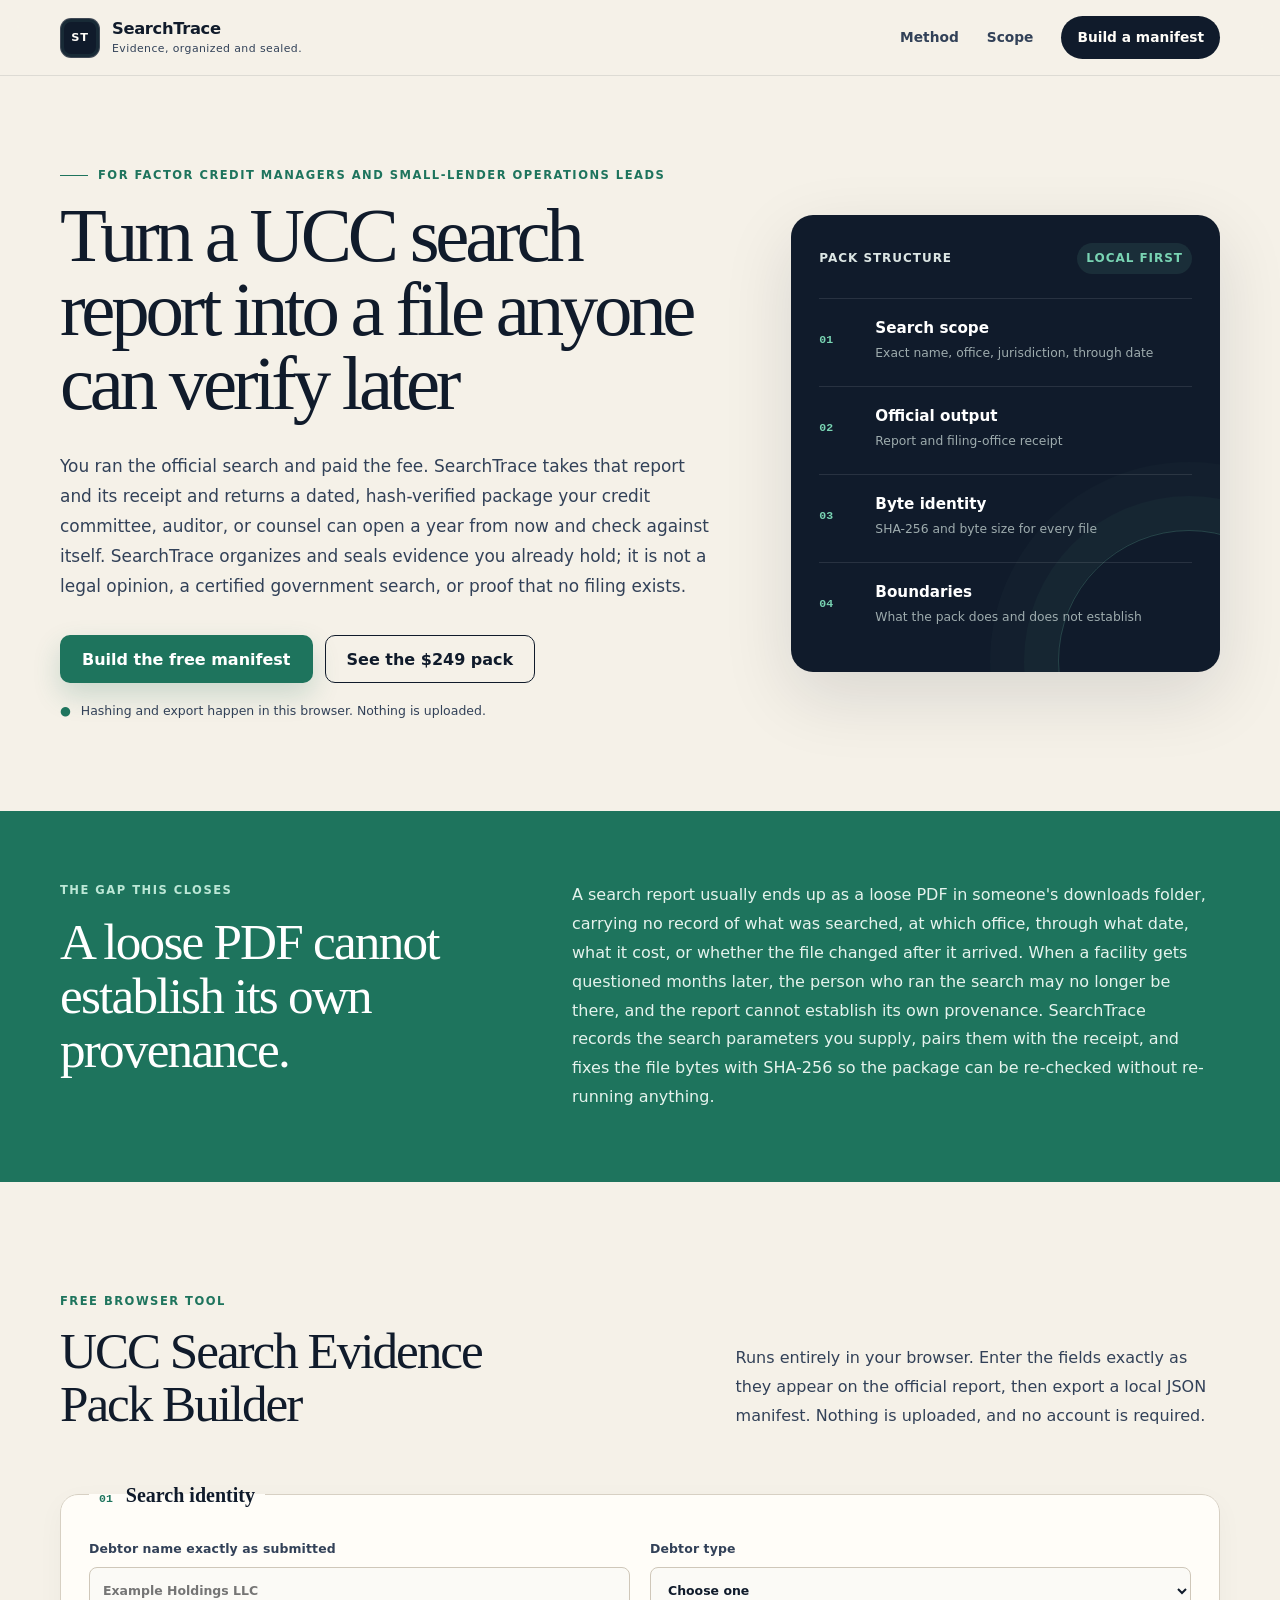
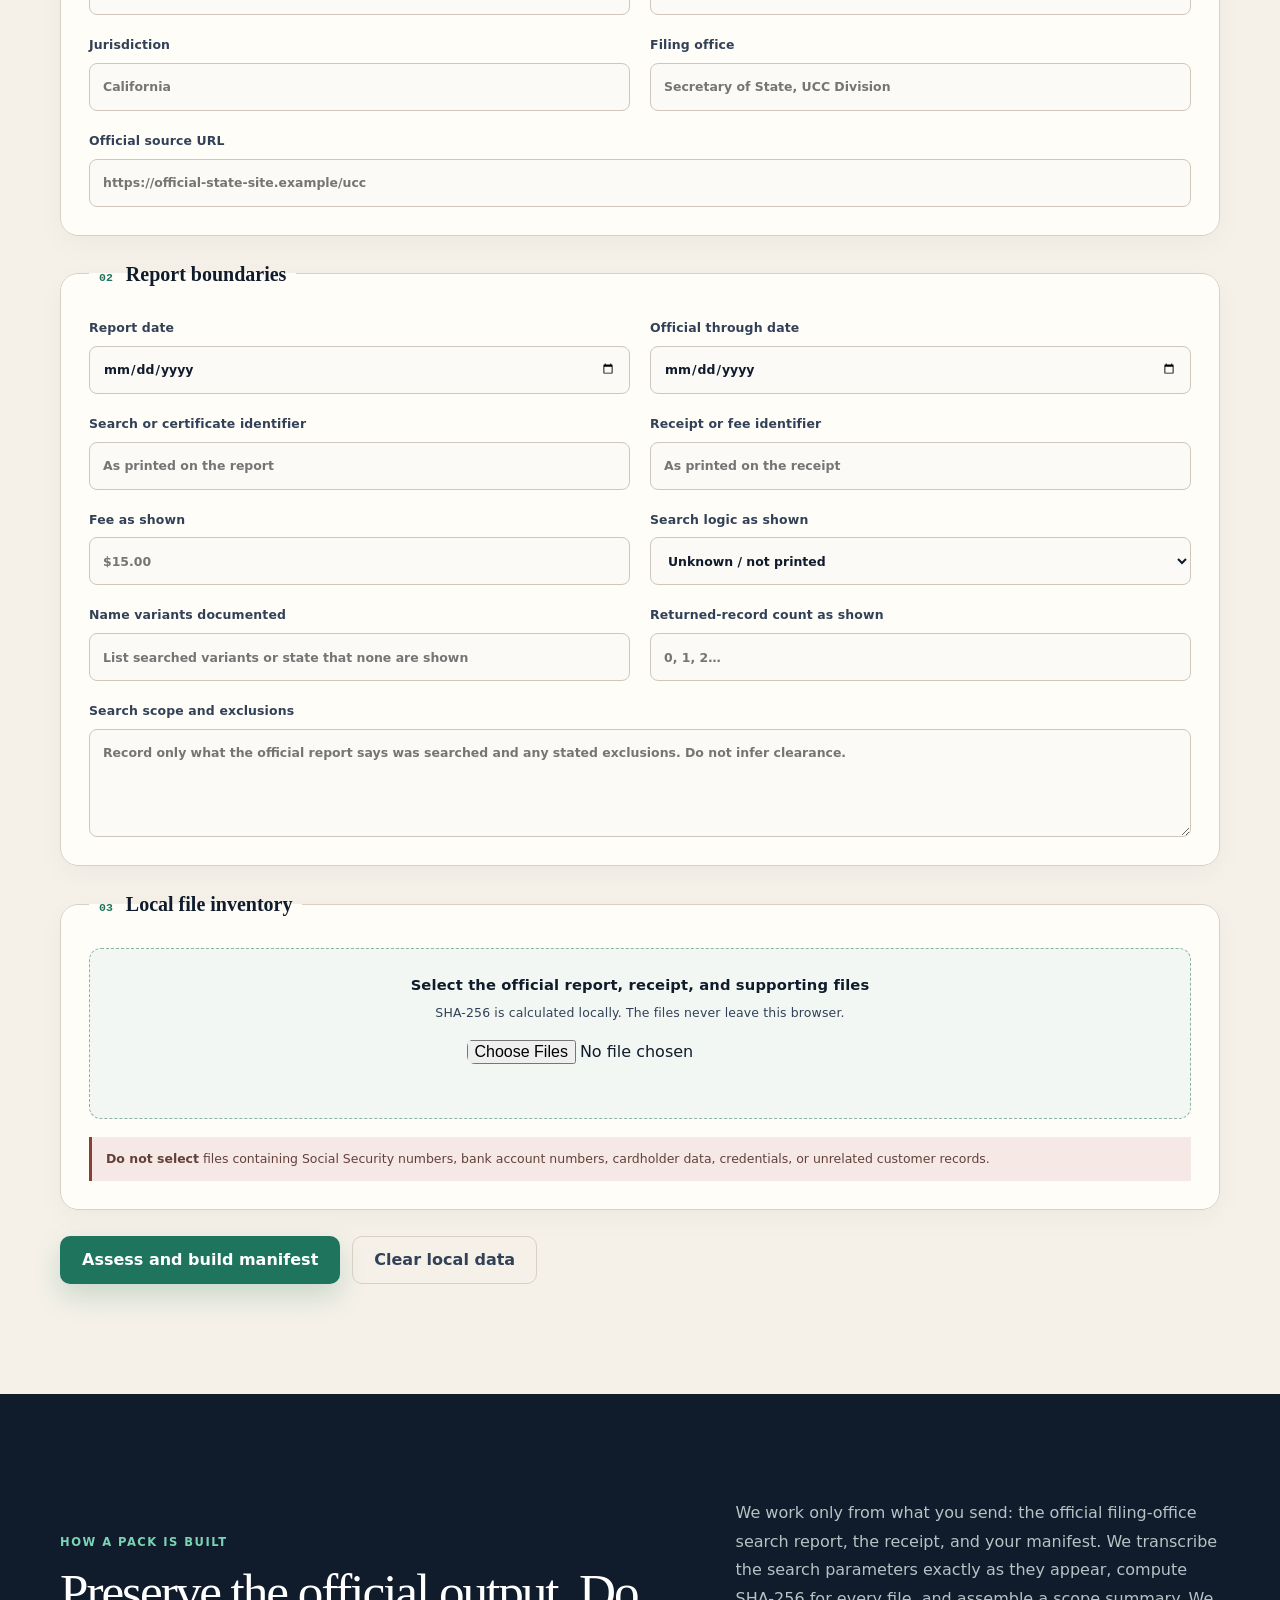
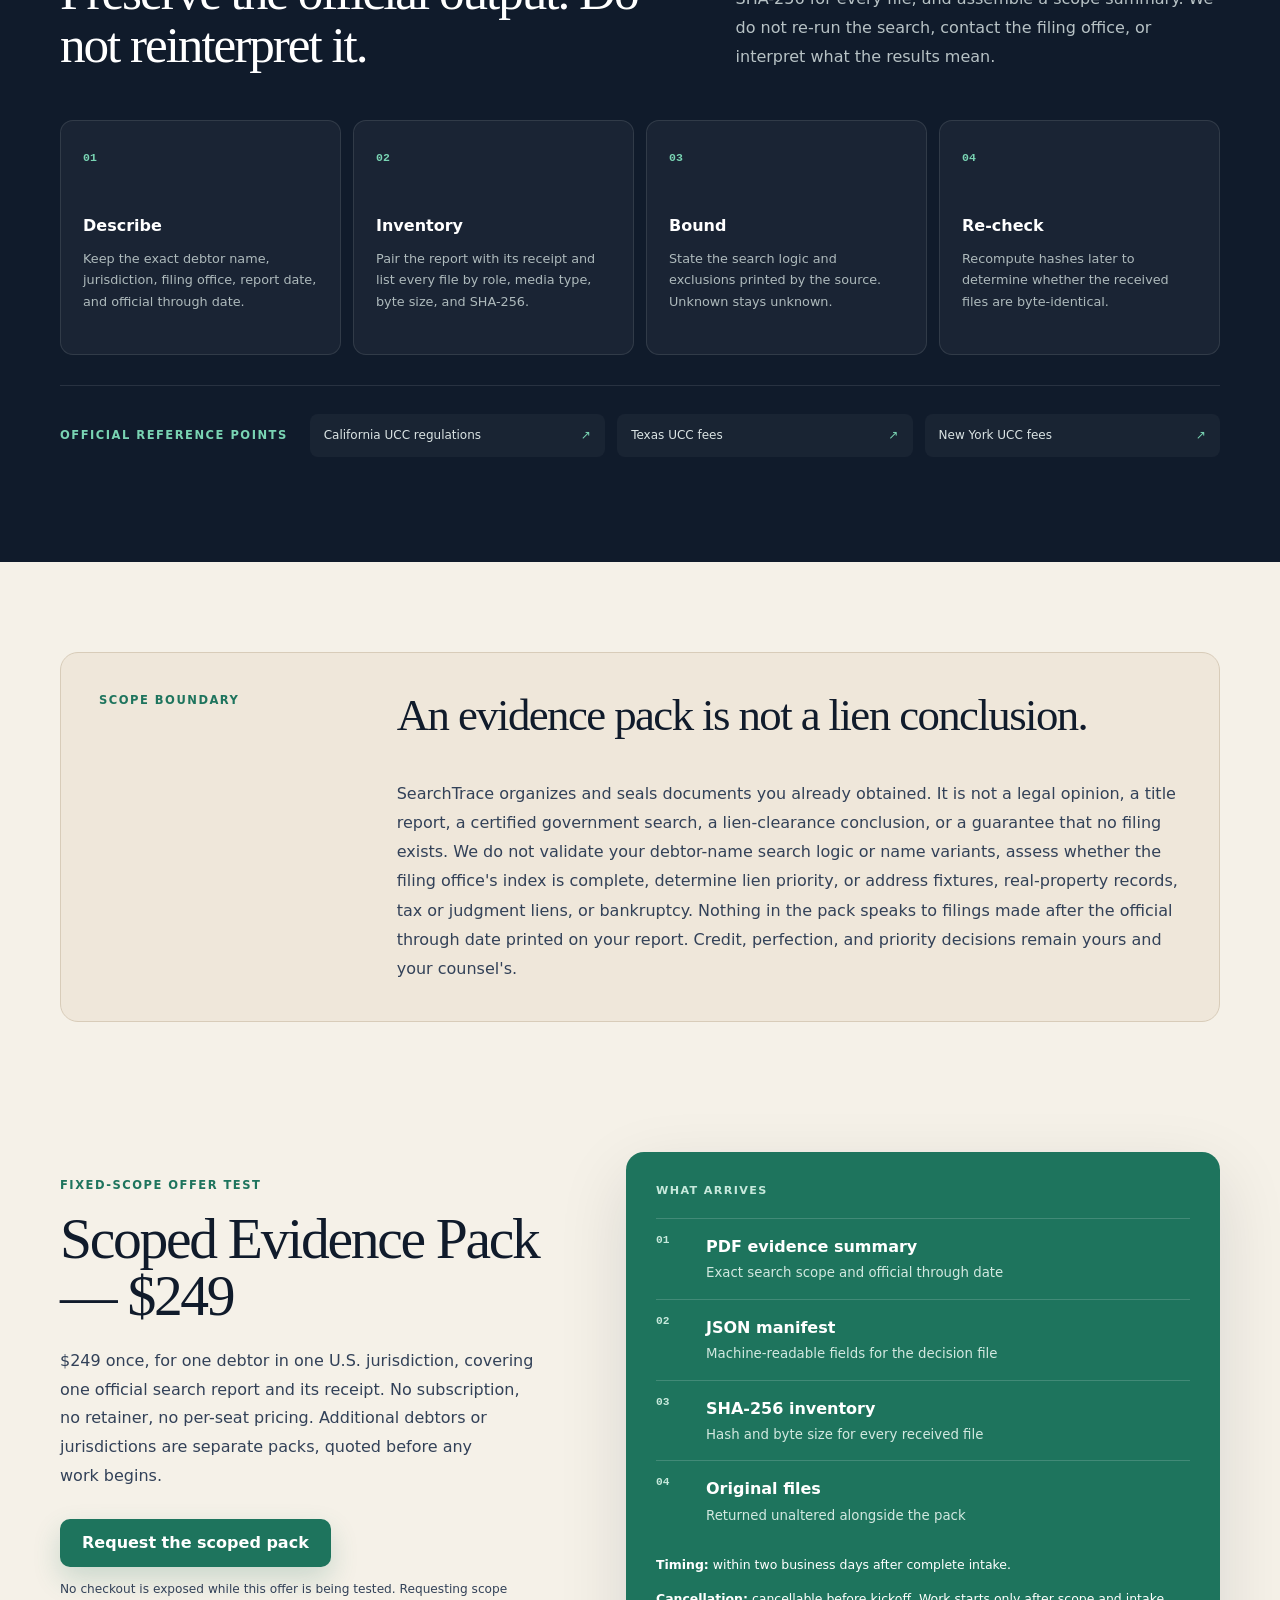
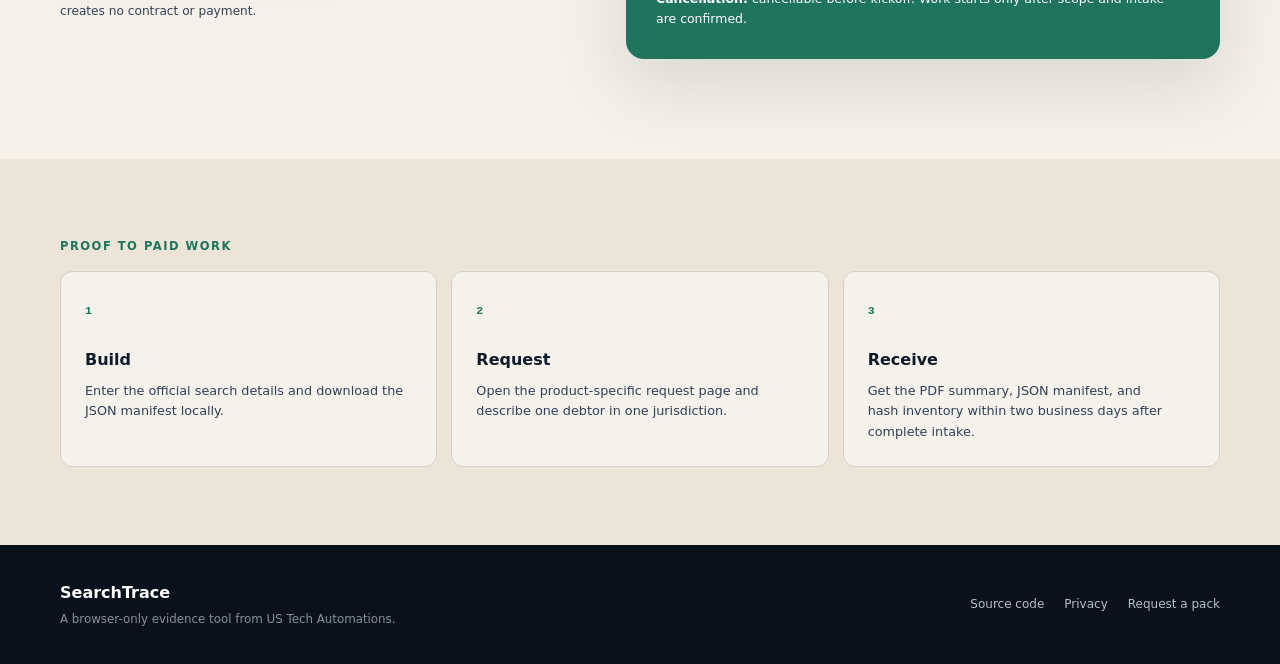
==== index.html @ a222047d "Ship SearchTrace UCC evidence pack builder" ====
<!doctype html>
<html lang="en">
<head>
  <meta charset="utf-8">
  <meta name="viewport" content="width=device-width, initial-scale=1">
  <title>SearchTrace — UCC Search Evidence Pack Builder</title>
  <meta name="description" content="Build a local JSON manifest and SHA-256 inventory from an official UCC search report and receipt. Files never leave your browser.">
  <meta name="theme-color" content="#101b2b">
  <meta property="og:title" content="SearchTrace — UCC Search Evidence Pack Builder">
  <meta property="og:description" content="Organize an official UCC search report into a scoped, locally hashed evidence manifest.">
  <meta property="og:type" content="website">
  <link rel="canonical" href="https://ustechautomations.github.io/ucc-search-evidence-pack/">
  <link rel="stylesheet" href="styles.css">
</head>
<body>
  <a class="skip-link" href="#builder">Skip to the builder</a>

  <header class="site-header">
    <a class="brand" href="#top" aria-label="SearchTrace home">
      <span class="brand-mark" aria-hidden="true">ST</span>
      <span><strong>SearchTrace</strong><small>Evidence, organized and sealed.</small></span>
    </a>
    <nav aria-label="Primary navigation">
      <a href="#method">Method</a>
      <a href="#scope">Scope</a>
      <a class="nav-cta" href="#builder">Build a manifest</a>
    </nav>
  </header>

  <main id="top">
    <section class="hero shell">
      <div class="hero-copy">
        <p class="eyebrow"><span></span> For factor credit managers and small-lender operations leads</p>
        <h1>Turn a UCC search report into a file anyone can verify later</h1>
        <p class="hero-lede">You ran the official search and paid the fee. SearchTrace takes that report and its receipt and returns a dated, hash-verified package your credit committee, auditor, or counsel can open a year from now and check against itself. SearchTrace organizes and seals evidence you already hold; it is not a legal opinion, a certified government search, or proof that no filing exists.</p>
        <div class="hero-actions">
          <a class="button primary" href="#builder">Build the free manifest</a>
          <a class="button secondary" href="#offer">See the $249 pack</a>
        </div>
        <p class="privacy-note"><span aria-hidden="true">●</span> Hashing and export happen in this browser. Nothing is uploaded.</p>
      </div>

      <aside class="evidence-card" aria-label="Evidence pack contents">
        <div class="card-head"><span>Pack structure</span><span class="local-pill">Local first</span></div>
        <ol>
          <li><span>01</span><div><strong>Search scope</strong><small>Exact name, office, jurisdiction, through date</small></div></li>
          <li><span>02</span><div><strong>Official output</strong><small>Report and filing-office receipt</small></div></li>
          <li><span>03</span><div><strong>Byte identity</strong><small>SHA-256 and byte size for every file</small></div></li>
          <li><span>04</span><div><strong>Boundaries</strong><small>What the pack does and does not establish</small></div></li>
        </ol>
      </aside>
    </section>

    <section class="risk-band">
      <div class="shell risk-grid">
        <div>
          <p class="section-label">The gap this closes</p>
          <h2>A loose PDF cannot establish its own provenance.</h2>
        </div>
        <p>A search report usually ends up as a loose PDF in someone's downloads folder, carrying no record of what was searched, at which office, through what date, what it cost, or whether the file changed after it arrived. When a facility gets questioned months later, the person who ran the search may no longer be there, and the report cannot establish its own provenance. SearchTrace records the search parameters you supply, pairs them with the receipt, and fixes the file bytes with SHA-256 so the package can be re-checked without re-running anything.</p>
      </div>
    </section>

    <section id="builder" class="builder shell">
      <div class="section-heading">
        <div>
          <p class="section-label">Free browser tool</p>
          <h2>UCC Search Evidence Pack Builder</h2>
        </div>
        <p>Runs entirely in your browser. Enter the fields exactly as they appear on the official report, then export a local JSON manifest. Nothing is uploaded, and no account is required.</p>
      </div>

      <form id="manifest-form" novalidate>
        <fieldset>
          <legend><span>01</span> Search identity</legend>
          <div class="field-grid">
            <label>Debtor name exactly as submitted
              <input name="debtorName" maxlength="180" required placeholder="Example Holdings LLC">
            </label>
            <label>Debtor type
              <select name="debtorType" required>
                <option value="">Choose one</option>
                <option value="organization">Organization</option>
                <option value="individual">Individual</option>
              </select>
            </label>
            <label>Jurisdiction
              <input name="jurisdiction" maxlength="80" required placeholder="California">
            </label>
            <label>Filing office
              <input name="filingOffice" maxlength="180" required placeholder="Secretary of State, UCC Division">
            </label>
            <label class="wide">Official source URL
              <input name="officialSourceUrl" type="url" required placeholder="https://official-state-site.example/ucc">
            </label>
          </div>
        </fieldset>

        <fieldset>
          <legend><span>02</span> Report boundaries</legend>
          <div class="field-grid">
            <label>Report date
              <input name="reportDate" type="date" required>
            </label>
            <label>Official through date
              <input name="throughDate" type="date" required>
            </label>
            <label>Search or certificate identifier
              <input name="searchIdentifier" maxlength="120" required placeholder="As printed on the report">
            </label>
            <label>Receipt or fee identifier
              <input name="receiptIdentifier" maxlength="120" required placeholder="As printed on the receipt">
            </label>
            <label>Fee as shown
              <input name="feePaid" maxlength="60" placeholder="$15.00">
            </label>
            <label>Search logic as shown
              <select name="searchLogic">
                <option value="unknown">Unknown / not printed</option>
                <option value="standard_exact">Standard exact-name logic</option>
                <option value="nonstandard_variants">Non-standard or variant search</option>
                <option value="other">Other — describe in scope notes</option>
              </select>
            </label>
            <label>Name variants documented
              <input name="nameVariants" maxlength="300" placeholder="List searched variants or state that none are shown">
            </label>
            <label>Returned-record count as shown
              <input name="resultCount" inputmode="numeric" maxlength="20" placeholder="0, 1, 2…">
            </label>
            <label class="wide">Search scope and exclusions
              <textarea name="scopeNotes" rows="4" maxlength="1200" required placeholder="Record only what the official report says was searched and any stated exclusions. Do not infer clearance."></textarea>
            </label>
          </div>
        </fieldset>

        <fieldset>
          <legend><span>03</span> Local file inventory</legend>
          <div class="file-drop">
            <label for="evidence-files"><strong>Select the official report, receipt, and supporting files</strong><span>SHA-256 is calculated locally. The files never leave this browser.</span></label>
            <input id="evidence-files" type="file" multiple>
            <p id="hash-status" role="status"></p>
          </div>
          <div id="files-panel" class="file-panel" hidden>
            <table>
              <thead><tr><th>File</th><th>Role</th><th>Size</th><th>SHA-256</th></tr></thead>
              <tbody id="file-table"></tbody>
            </table>
          </div>
          <p class="safety-note"><strong>Do not select</strong> files containing Social Security numbers, bank account numbers, cardholder data, credentials, or unrelated customer records.</p>
        </fieldset>

        <div class="form-actions">
          <button class="button primary" type="submit">Assess and build manifest</button>
          <button class="button ghost" type="reset">Clear local data</button>
        </div>
      </form>

      <section id="results" class="results" aria-live="polite" hidden>
        <div class="result-heading">
          <div><p class="section-label">Local result</p><h2 id="result-label">Manifest needs more input</h2></div>
          <button id="download-manifest" class="button secondary" type="button">Download JSON manifest</button>
        </div>
        <div class="result-grid">
          <div><h3>Required metadata</h3><ul id="missing-list"></ul></div>
          <div><h3>Scope cautions</h3><ul id="caution-list"></ul></div>
        </div>
        <details><summary>Preview the manifest</summary><pre id="manifest-preview"></pre></details>
      </section>
    </section>

    <section id="method" class="method-section">
      <div class="shell">
        <div class="section-heading inverted">
          <div><p class="section-label">How a pack is built</p><h2>Preserve the official output. Do not reinterpret it.</h2></div>
          <p>We work only from what you send: the official filing-office search report, the receipt, and your manifest. We transcribe the search parameters exactly as they appear, compute SHA-256 for every file, and assemble a scope summary. We do not re-run the search, contact the filing office, or interpret what the results mean.</p>
        </div>
        <div class="method-grid">
          <article><span>01</span><h3>Describe</h3><p>Keep the exact debtor name, jurisdiction, filing office, report date, and official through date.</p></article>
          <article><span>02</span><h3>Inventory</h3><p>Pair the report with its receipt and list every file by role, media type, byte size, and SHA-256.</p></article>
          <article><span>03</span><h3>Bound</h3><p>State the search logic and exclusions printed by the source. Unknown stays unknown.</p></article>
          <article><span>04</span><h3>Re-check</h3><p>Recompute hashes later to determine whether the received files are byte-identical.</p></article>
        </div>
        <div class="official-links">
          <p class="section-label">Official reference points</p>
          <a href="https://www.sos.ca.gov/administration/regulations/current-regulations/business/uniform-commercial-code">California UCC regulations <span>↗</span></a>
          <a href="https://www.sos.texas.gov/ucc/formfees.shtml">Texas UCC fees <span>↗</span></a>
          <a href="https://dos.ny.gov/ucc-fee-schedule">New York UCC fees <span>↗</span></a>
        </div>
      </div>
    </section>

    <section id="scope" class="scope-section shell">
      <div class="scope-card">
        <p class="section-label">Scope boundary</p>
        <h2>An evidence pack is not a lien conclusion.</h2>
        <p>SearchTrace organizes and seals documents you already obtained. It is not a legal opinion, a title report, a certified government search, a lien-clearance conclusion, or a guarantee that no filing exists. We do not validate your debtor-name search logic or name variants, assess whether the filing office's index is complete, determine lien priority, or address fixtures, real-property records, tax or judgment liens, or bankruptcy. Nothing in the pack speaks to filings made after the official through date printed on your report. Credit, perfection, and priority decisions remain yours and your counsel's.</p>
      </div>
    </section>

    <section id="offer" class="offer-section shell">
      <div class="offer-copy">
        <p class="section-label">Fixed-scope offer test</p>
        <h2>Scoped Evidence Pack — $249</h2>
        <p>$249 once, for one debtor in one U.S. jurisdiction, covering one official search report and its receipt. No subscription, no retainer, no per-seat pricing. Additional debtors or jurisdictions are separate packs, quoted before any work begins.</p>
        <a class="button primary" href="https://ustechautomations.github.io/ucc-search-evidence-pack/offers/ucc-search-evidence-pack/">Request the scoped pack</a>
        <p class="offer-caveat">No checkout is exposed while this offer is being tested. Requesting scope creates no contract or payment.</p>
      </div>
      <div class="deliverable-card">
        <p class="card-kicker">What arrives</p>
        <ul>
          <li><span>01</span><div><strong>PDF evidence summary</strong><small>Exact search scope and official through date</small></div></li>
          <li><span>02</span><div><strong>JSON manifest</strong><small>Machine-readable fields for the decision file</small></div></li>
          <li><span>03</span><div><strong>SHA-256 inventory</strong><small>Hash and byte size for every received file</small></div></li>
          <li><span>04</span><div><strong>Original files</strong><small>Returned unaltered alongside the pack</small></div></li>
        </ul>
        <p><strong>Timing:</strong> within two business days after complete intake.</p>
        <p><strong>Cancellation:</strong> cancellable before kickoff. Work starts only after scope and intake are confirmed.</p>
      </div>
    </section>

    <section class="path-section">
      <div class="shell">
        <p class="section-label">Proof to paid work</p>
        <div class="path-grid">
          <div><span>1</span><h3>Build</h3><p>Enter the official search details and download the JSON manifest locally.</p></div>
          <div><span>2</span><h3>Request</h3><p>Open the product-specific request page and describe one debtor in one jurisdiction.</p></div>
          <div><span>3</span><h3>Receive</h3><p>Get the PDF summary, JSON manifest, and hash inventory within two business days after complete intake.</p></div>
        </div>
      </div>
    </section>
  </main>

  <footer>
    <div class="shell footer-inner">
      <div><strong>SearchTrace</strong><p>A browser-only evidence tool from US Tech Automations.</p></div>
      <div><a href="https://github.com/USTechAutomations/ucc-search-evidence-pack">Source code</a><a href="https://ustechautomations.com/privacy">Privacy</a><a href="https://ustechautomations.github.io/ucc-search-evidence-pack/offers/ucc-search-evidence-pack/">Request a pack</a></div>
    </div>
  </footer>

  <script type="module" src="app.mjs"></script>
</body>
</html>
---- styles.css ----
:root {
  --ink: #101b2b;
  --ink-soft: #324158;
  --paper: #f5f1e8;
  --paper-deep: #ebe4d7;
  --white: #fffdf8;
  --green: #1e745d;
  --green-bright: #79d4b3;
  --green-pale: #d9eee5;
  --gold: #cfa559;
  --line: #d7d0c3;
  --danger: #873f36;
  --shadow: 0 24px 70px rgba(16, 27, 43, .12);
  --radius: 18px;
  --shell: min(1160px, calc(100vw - 40px));
}

* { box-sizing: border-box; }

html { scroll-behavior: smooth; }

body {
  margin: 0;
  color: var(--ink);
  background: var(--paper);
  font-family: Inter, ui-sans-serif, system-ui, -apple-system, BlinkMacSystemFont, "Segoe UI", sans-serif;
  line-height: 1.6;
  text-rendering: optimizeLegibility;
}

a { color: inherit; }

button, input, select, textarea { font: inherit; }

.shell { width: var(--shell); margin-inline: auto; }

.skip-link {
  position: fixed;
  left: 16px;
  top: -80px;
  z-index: 50;
  padding: 10px 16px;
  color: white;
  background: var(--ink);
  border-radius: 8px;
}

.skip-link:focus { top: 16px; }

.site-header {
  position: sticky;
  top: 0;
  z-index: 20;
  display: flex;
  align-items: center;
  justify-content: space-between;
  min-height: 76px;
  padding: 12px max(24px, calc((100vw - 1160px) / 2));
  border-bottom: 1px solid rgba(16, 27, 43, .1);
  background: rgba(245, 241, 232, .93);
  backdrop-filter: blur(14px);
}

.brand {
  display: flex;
  align-items: center;
  gap: 12px;
  color: var(--ink);
  text-decoration: none;
}

.brand > span:last-child { display: grid; line-height: 1.15; }
.brand strong { font-size: 1.02rem; letter-spacing: -.02em; }
.brand small { margin-top: 4px; color: var(--ink-soft); font-size: .68rem; letter-spacing: .04em; }

.brand-mark {
  display: grid;
  place-items: center;
  width: 40px;
  height: 40px;
  color: var(--white);
  background: var(--ink);
  border: 1px solid rgba(255,255,255,.2);
  border-radius: 11px;
  font-size: .71rem;
  font-weight: 800;
  letter-spacing: .08em;
  box-shadow: inset 0 0 0 3px rgba(121, 212, 179, .08);
}

nav { display: flex; align-items: center; gap: 28px; }
nav a { color: var(--ink-soft); font-size: .86rem; font-weight: 700; text-decoration: none; }
nav a:hover { color: var(--green); }
nav .nav-cta { padding: 10px 16px; color: var(--white); background: var(--ink); border-radius: 999px; }
nav .nav-cta:hover { color: var(--white); background: var(--green); }

.hero {
  display: grid;
  grid-template-columns: minmax(0, 1.15fr) minmax(320px, .75fr);
  gap: 74px;
  align-items: center;
  min-height: 670px;
  padding-block: 90px;
}

.eyebrow, .section-label {
  margin: 0 0 15px;
  color: var(--green);
  font-size: .72rem;
  font-weight: 850;
  letter-spacing: .13em;
  text-transform: uppercase;
}

.eyebrow { display: flex; align-items: center; gap: 10px; }
.eyebrow span { width: 28px; height: 1px; background: var(--green); }

h1, h2, h3, p { text-wrap: pretty; }

h1 {
  max-width: 760px;
  margin: 0;
  font-family: Georgia, "Times New Roman", serif;
  font-size: clamp(3.15rem, 6vw, 5.8rem);
  font-weight: 500;
  letter-spacing: -.055em;
  line-height: .96;
}

.hero-lede {
  max-width: 700px;
  margin: 30px 0 0;
  color: var(--ink-soft);
  font-size: 1.06rem;
  line-height: 1.78;
}

.hero-actions, .form-actions { display: flex; flex-wrap: wrap; gap: 12px; margin-top: 34px; }

.button {
  display: inline-flex;
  align-items: center;
  justify-content: center;
  min-height: 48px;
  padding: 0 21px;
  border: 1px solid transparent;
  border-radius: 10px;
  cursor: pointer;
  font-weight: 800;
  text-decoration: none;
  transition: transform .18s ease, background .18s ease, border-color .18s ease;
}

.button:hover { transform: translateY(-2px); }
.button.primary { color: white; background: var(--green); box-shadow: 0 12px 28px rgba(30, 116, 93, .2); }
.button.primary:hover { background: #155e4b; }
.button.secondary { color: var(--ink); background: transparent; border-color: var(--ink); }
.button.secondary:hover { color: white; background: var(--ink); }
.button.ghost { color: var(--ink-soft); background: transparent; border-color: var(--line); }

.privacy-note { margin: 18px 0 0; color: var(--ink-soft); font-size: .78rem; }
.privacy-note span { margin-right: 6px; color: var(--green); }

.evidence-card {
  position: relative;
  overflow: hidden;
  padding: 28px;
  color: white;
  background: var(--ink);
  border-radius: 22px;
  box-shadow: var(--shadow);
}

.evidence-card::after {
  content: "";
  position: absolute;
  right: -100px;
  bottom: -120px;
  width: 260px;
  height: 260px;
  border: 1px solid rgba(121, 212, 179, .22);
  border-radius: 50%;
  box-shadow: 0 0 0 34px rgba(121, 212, 179, .035), 0 0 0 68px rgba(121, 212, 179, .025);
}

.card-head { display: flex; justify-content: space-between; align-items: center; color: #dce6e4; font-size: .75rem; font-weight: 800; letter-spacing: .08em; text-transform: uppercase; }
.local-pill { padding: 6px 9px; color: var(--green-bright); background: rgba(121, 212, 179, .1); border-radius: 999px; }
.evidence-card ol { position: relative; z-index: 1; display: grid; gap: 6px; margin: 24px 0 0; padding: 0; list-style: none; }
.evidence-card li { display: grid; grid-template-columns: 42px 1fr; gap: 14px; align-items: center; padding: 17px 0; border-top: 1px solid rgba(255,255,255,.1); }
.evidence-card li > span { color: var(--green-bright); font: 700 .72rem ui-monospace, monospace; }
.evidence-card li div { display: grid; gap: 3px; }
.evidence-card li strong { font-size: .95rem; }
.evidence-card li small { color: #9eacae; font-size: .77rem; }

.risk-band { padding: 70px 0; color: white; background: var(--green); }
.risk-grid { display: grid; grid-template-columns: .8fr 1.2fr; gap: 80px; align-items: start; }
.risk-band .section-label { color: #bce7d6; }
.risk-band h2 { margin: 0; font: 500 clamp(2rem, 4vw, 3.6rem)/1.06 Georgia, serif; letter-spacing: -.035em; }
.risk-band p:last-child { margin: 0; color: #e5f3ed; font-size: 1rem; line-height: 1.8; }

.builder { padding-block: 110px; }
.section-heading { display: grid; grid-template-columns: 1fr .8fr; gap: 70px; align-items: end; margin-bottom: 48px; }
.section-heading h2 { margin: 0; font: 500 clamp(2.35rem, 4vw, 4rem)/1.03 Georgia, serif; letter-spacing: -.04em; }
.section-heading > p { margin: 0; color: var(--ink-soft); line-height: 1.8; }

form { display: grid; gap: 22px; }
fieldset { min-width: 0; margin: 0; padding: 28px; background: var(--white); border: 1px solid var(--line); border-radius: var(--radius); box-shadow: 0 8px 28px rgba(16, 27, 43, .035); }
legend { padding: 0 10px; font-family: Georgia, serif; font-size: 1.25rem; font-weight: 700; }
legend span { margin-right: 8px; color: var(--green); font: 800 .72rem ui-monospace, monospace; }
.field-grid { display: grid; grid-template-columns: repeat(2, minmax(0, 1fr)); gap: 20px; }
label { display: grid; gap: 8px; color: var(--ink-soft); font-size: .78rem; font-weight: 800; letter-spacing: .01em; }
label.wide { grid-column: 1 / -1; }
input, select, textarea { width: 100%; color: var(--ink); background: #fbfaf6; border: 1px solid #cfc7b9; border-radius: 8px; outline: none; }
input, select { height: 48px; padding: 0 13px; }
textarea { resize: vertical; padding: 13px; }
input:focus, select:focus, textarea:focus { border-color: var(--green); box-shadow: 0 0 0 3px rgba(30, 116, 93, .12); }

.file-drop { display: grid; place-items: center; min-height: 160px; padding: 24px; text-align: center; background: #f3f7f3; border: 1px dashed #8eb2a5; border-radius: 12px; }
.file-drop label { display: grid; gap: 6px; color: var(--ink); font-size: .92rem; }
.file-drop label span { color: var(--ink-soft); font-size: .78rem; font-weight: 500; }
.file-drop input { width: auto; height: auto; margin-top: 16px; padding: 0; border: 0; background: transparent; }
#hash-status { min-height: 1.4em; margin: 12px 0 0; color: var(--green); font-size: .78rem; font-weight: 700; }
.file-panel { overflow-x: auto; margin-top: 18px; }
table { width: 100%; border-collapse: collapse; font-size: .78rem; }
th, td { padding: 12px 10px; text-align: left; border-bottom: 1px solid var(--line); }
th { color: var(--ink-soft); font-size: .68rem; letter-spacing: .08em; text-transform: uppercase; }
td select { min-width: 190px; height: 38px; }
td code { color: var(--green); }
.safety-note { margin: 18px 0 0; padding: 12px 14px; color: #62413d; background: #f6e8e4; border-left: 3px solid var(--danger); font-size: .78rem; }
.form-actions { margin-top: 4px; }

.results { margin-top: 42px; padding: 32px; color: white; background: var(--ink); border-radius: var(--radius); box-shadow: var(--shadow); scroll-margin-top: 95px; }
.result-heading { display: flex; justify-content: space-between; gap: 24px; align-items: end; }
.result-heading h2 { margin: 0; font: 500 2.2rem Georgia, serif; }
.results .section-label { color: var(--green-bright); }
.results .button.secondary { color: white; border-color: rgba(255,255,255,.45); }
.results .button.secondary:hover { color: var(--ink); background: white; }
.result-grid { display: grid; grid-template-columns: 1fr 1fr; gap: 20px; margin-top: 28px; }
.result-grid > div { padding: 20px; background: rgba(255,255,255,.055); border: 1px solid rgba(255,255,255,.1); border-radius: 12px; }
.result-grid h3 { margin: 0 0 10px; font-size: .9rem; }
.result-grid ul { margin: 0; padding-left: 18px; color: #cbd5d6; font-size: .82rem; }
details { margin-top: 20px; border-top: 1px solid rgba(255,255,255,.12); }
summary { padding: 18px 0 0; cursor: pointer; font-size: .82rem; font-weight: 800; }
pre { overflow: auto; max-height: 430px; padding: 18px; color: #bce7d6; background: #09111d; border-radius: 10px; font-size: .72rem; }

.method-section { padding-block: 105px; color: white; background: var(--ink); }
.method-section .section-label { color: var(--green-bright); }
.section-heading.inverted > p { color: #b7c2c5; }
.method-grid { display: grid; grid-template-columns: repeat(4, 1fr); gap: 12px; }
.method-grid article { min-height: 235px; padding: 22px; background: rgba(255,255,255,.045); border: 1px solid rgba(255,255,255,.1); border-radius: 13px; }
.method-grid article > span { color: var(--green-bright); font: 800 .72rem ui-monospace, monospace; }
.method-grid h3 { margin: 45px 0 9px; font-size: 1rem; }
.method-grid p { margin: 0; color: #aebabc; font-size: .8rem; line-height: 1.7; }
.official-links { display: grid; grid-template-columns: auto repeat(3, 1fr); gap: 12px; align-items: center; margin-top: 30px; padding-top: 28px; border-top: 1px solid rgba(255,255,255,.1); }
.official-links .section-label { margin: 0 10px 0 0; }
.official-links a { padding: 12px 14px; color: #dbe4e4; background: rgba(255,255,255,.04); border-radius: 8px; font-size: .75rem; text-decoration: none; }
.official-links a:hover { background: rgba(121, 212, 179, .12); }
.official-links span { float: right; color: var(--green-bright); }

.scope-section { padding-block: 90px 30px; }
.scope-card { display: grid; grid-template-columns: .45fr 1.55fr; gap: 40px 70px; padding: 38px; background: #efe7da; border: 1px solid #d8ccb9; border-radius: var(--radius); }
.scope-card .section-label { grid-row: span 2; }
.scope-card h2 { margin: 0; font: 500 clamp(2rem, 3.5vw, 3.3rem)/1.08 Georgia, serif; letter-spacing: -.035em; }
.scope-card p:last-child { margin: 0; color: var(--ink-soft); line-height: 1.82; }

.offer-section { display: grid; grid-template-columns: .9fr 1.1fr; gap: 80px; align-items: center; padding-block: 100px; }
.offer-copy h2 { margin: 0 0 22px; font: 500 clamp(2.5rem, 4.5vw, 4.3rem)/1 Georgia, serif; letter-spacing: -.04em; }
.offer-copy > p:not(.section-label) { color: var(--ink-soft); line-height: 1.8; }
.offer-copy .button { margin-top: 12px; }
.offer-copy .offer-caveat { max-width: 500px; font-size: .76rem; }
.deliverable-card { padding: 30px; color: white; background: var(--green); border-radius: var(--radius); box-shadow: var(--shadow); }
.card-kicker { margin: 0 0 18px; color: #c7e9dc; font-size: .7rem; font-weight: 850; letter-spacing: .12em; text-transform: uppercase; }
.deliverable-card ul { display: grid; gap: 0; margin: 0; padding: 0; list-style: none; }
.deliverable-card li { display: grid; grid-template-columns: 38px 1fr; gap: 12px; padding: 15px 0; border-top: 1px solid rgba(255,255,255,.16); }
.deliverable-card li > span { color: #c7e9dc; font: 800 .7rem ui-monospace, monospace; }
.deliverable-card li div { display: grid; gap: 3px; }
.deliverable-card li small { color: #d2e8e0; }
.deliverable-card > p:last-child, .deliverable-card > p:nth-last-child(2) { margin: 14px 0 0; font-size: .78rem; }

.path-section { padding: 78px 0; background: var(--paper-deep); }
.path-grid { display: grid; grid-template-columns: repeat(3, 1fr); gap: 14px; }
.path-grid > div { padding: 24px; background: rgba(255,255,255,.5); border: 1px solid var(--line); border-radius: 12px; }
.path-grid span { color: var(--green); font: 800 .72rem ui-monospace, monospace; }
.path-grid h3 { margin: 26px 0 8px; font-size: 1rem; }
.path-grid p { margin: 0; color: var(--ink-soft); font-size: .8rem; }

footer { padding: 35px 0; color: #d3dcdd; background: #09111d; }
.footer-inner { display: flex; justify-content: space-between; gap: 30px; align-items: center; }
.footer-inner strong { color: white; }
.footer-inner p { margin: 4px 0 0; color: #849195; font-size: .74rem; }
.footer-inner > div:last-child { display: flex; flex-wrap: wrap; gap: 20px; }
.footer-inner a { color: #b4c0c2; font-size: .75rem; text-decoration: none; }
.footer-inner a:hover { color: var(--green-bright); }

.request-main { min-height: calc(100vh - 170px); padding: 75px 0 100px; }
.request-shell { width: min(1020px, calc(100vw - 40px)); margin-inline: auto; }
.back-link { color: var(--green); font-size: .8rem; font-weight: 800; text-decoration: none; }
.request-hero { max-width: 790px; padding: 60px 0 45px; }
.request-hero h1 { font-size: clamp(3rem, 6vw, 5.3rem); }
.request-hero > p:not(.section-label) { color: var(--ink-soft); font-size: 1.02rem; }
.offer-id { display: inline-block; padding: 7px 10px; color: var(--green); background: var(--green-pale); border-radius: 6px; font: 700 .72rem ui-monospace, monospace; }
.request-grid { display: grid; grid-template-columns: 1fr 1fr; gap: 18px; }
.request-card { padding: 30px; background: var(--white); border: 1px solid var(--line); border-radius: var(--radius); }
.request-card.dark { color: white; background: var(--ink); border-color: var(--ink); }
.request-card h2 { margin: 0 0 18px; font: 500 2rem Georgia, serif; }
.request-card p, .intake-list { color: var(--ink-soft); font-size: .84rem; }
.request-card.dark p { color: #bdc7c9; }
.intake-list { display: grid; gap: 8px; padding-left: 20px; }
.fine-print { font-size: .72rem !important; }

@media (max-width: 900px) {
  .hero, .risk-grid, .section-heading, .offer-section, .request-grid { grid-template-columns: 1fr; }
  .hero { gap: 45px; padding-block: 70px; }
  .risk-grid, .section-heading, .offer-section { gap: 35px; }
  .method-grid { grid-template-columns: repeat(2, 1fr); }
  .official-links { grid-template-columns: 1fr; }
  .official-links .section-label { margin-bottom: 4px; }
  .scope-card { grid-template-columns: 1fr; gap: 18px; }
  .scope-card .section-label { grid-row: auto; }
}

@media (max-width: 650px) {
  :root { --shell: min(100% - 28px, 1160px); }
  .site-header { min-height: 67px; padding-inline: 14px; }
  .brand small, nav > a:not(.nav-cta) { display: none; }
  nav .nav-cta { padding: 9px 12px; font-size: .72rem; }
  h1 { font-size: 3.1rem; }
  .hero { min-height: auto; }
  .field-grid, .result-grid, .method-grid, .path-grid { grid-template-columns: 1fr; }
  fieldset, .results, .scope-card, .deliverable-card, .request-card { padding: 21px; }
  .result-heading, .footer-inner { align-items: flex-start; flex-direction: column; }
  .result-heading { display: flex; }
  .offer-section, .builder, .method-section { padding-block: 78px; }
  .request-hero { padding-top: 40px; }
}

@media (prefers-reduced-motion: reduce) {
  html { scroll-behavior: auto; }
  *, *::before, *::after { transition: none !important; }
}
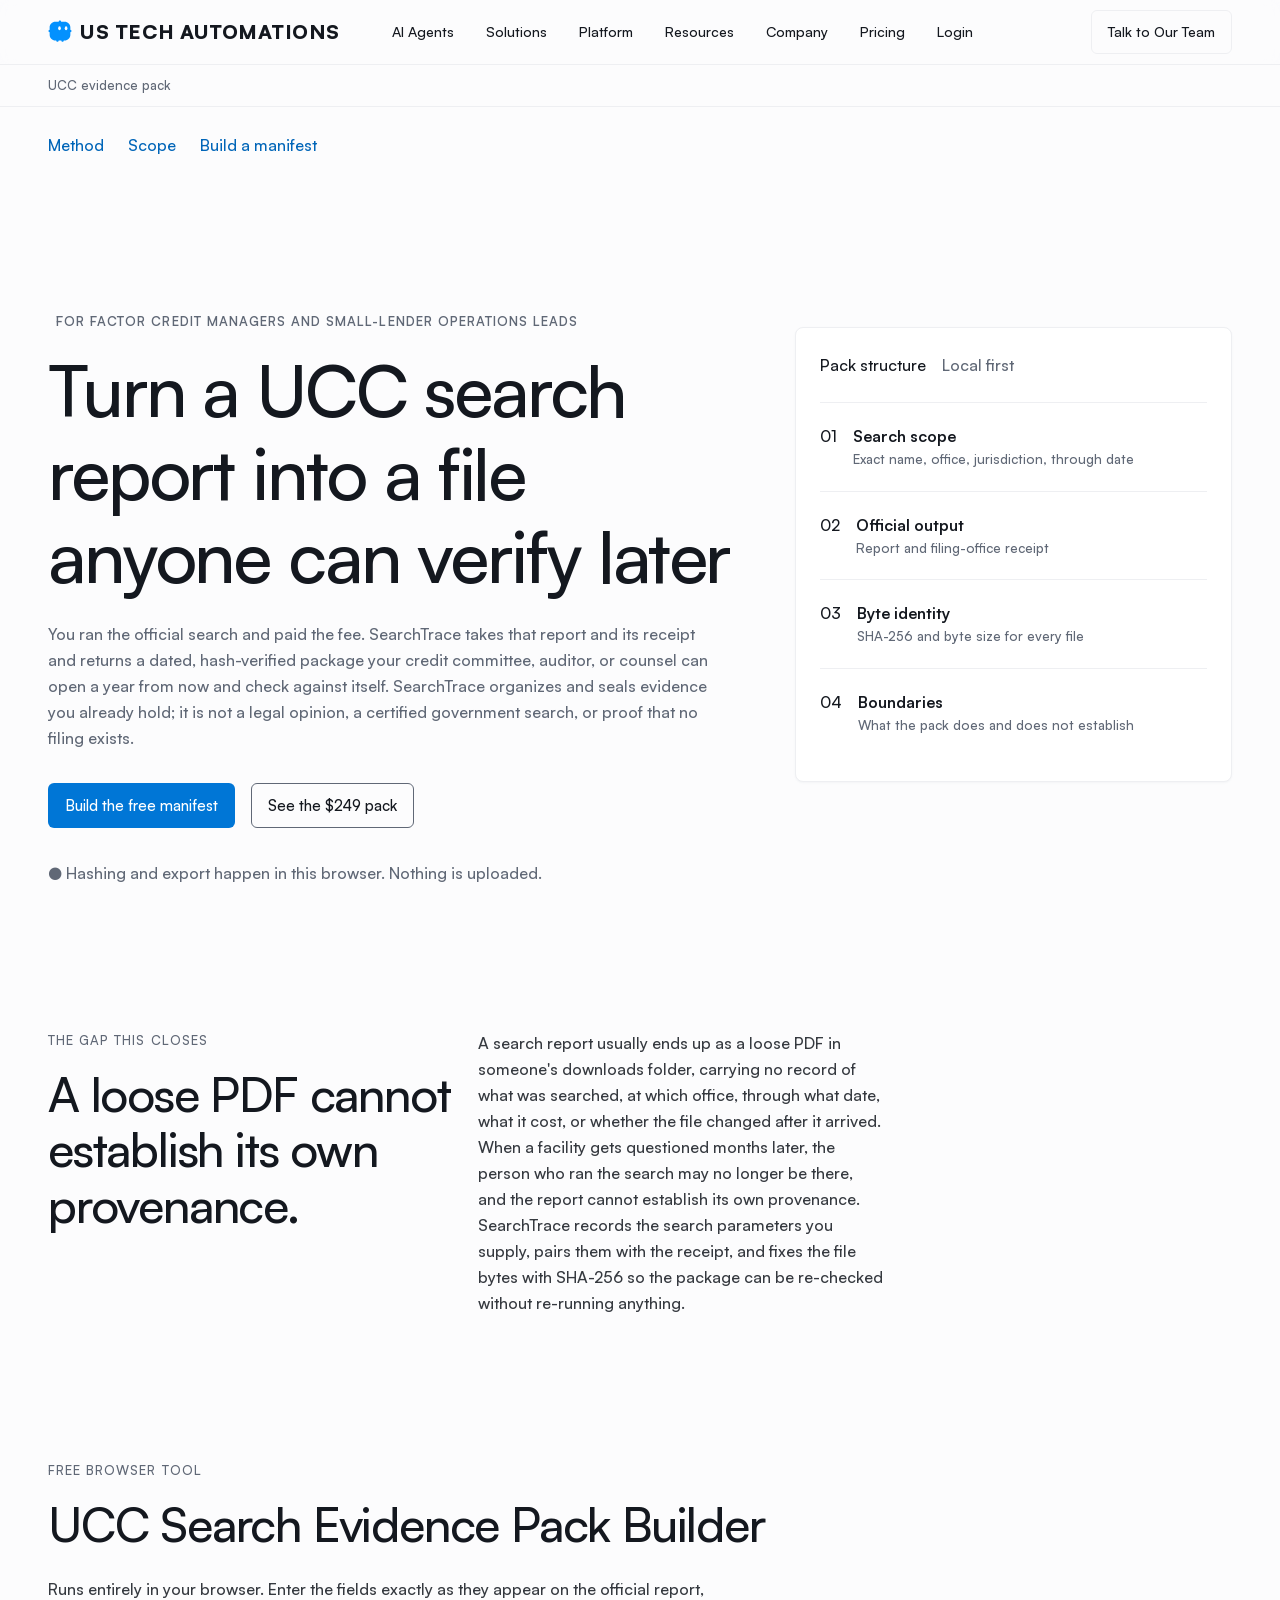
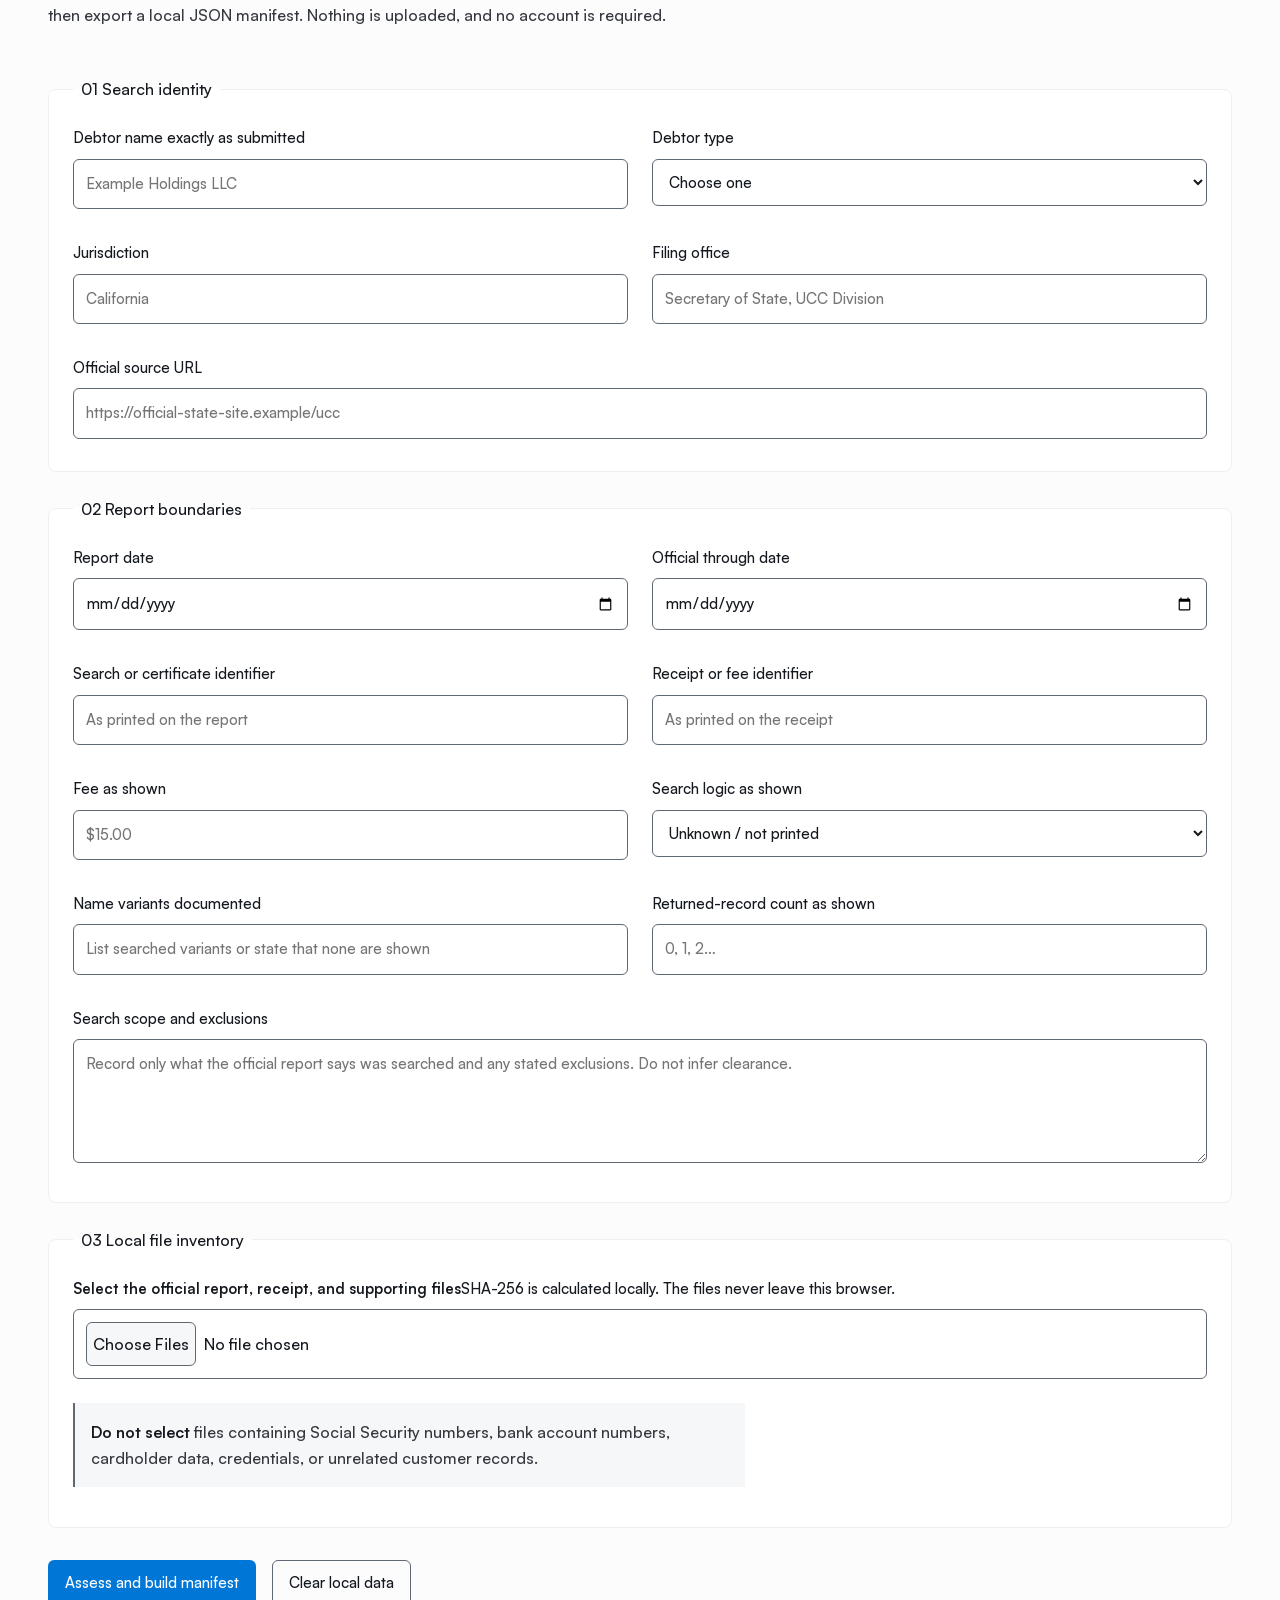
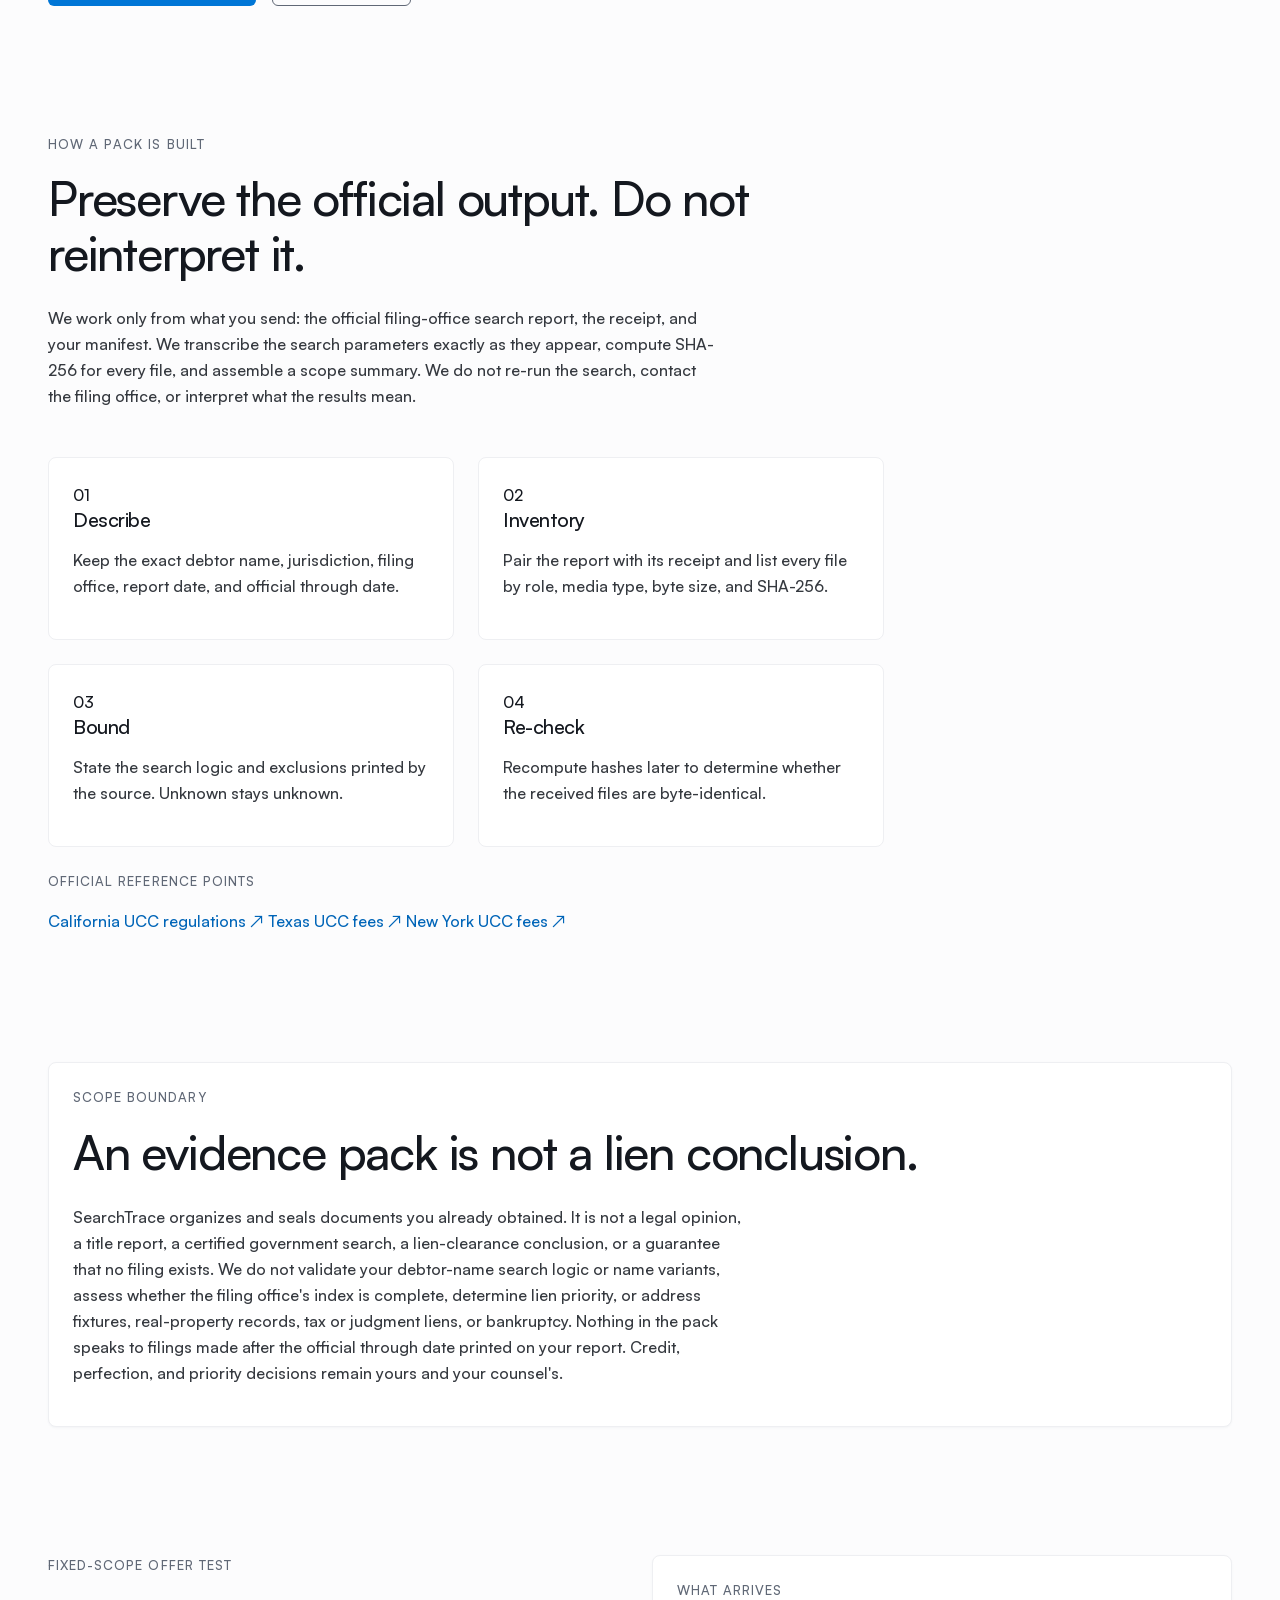
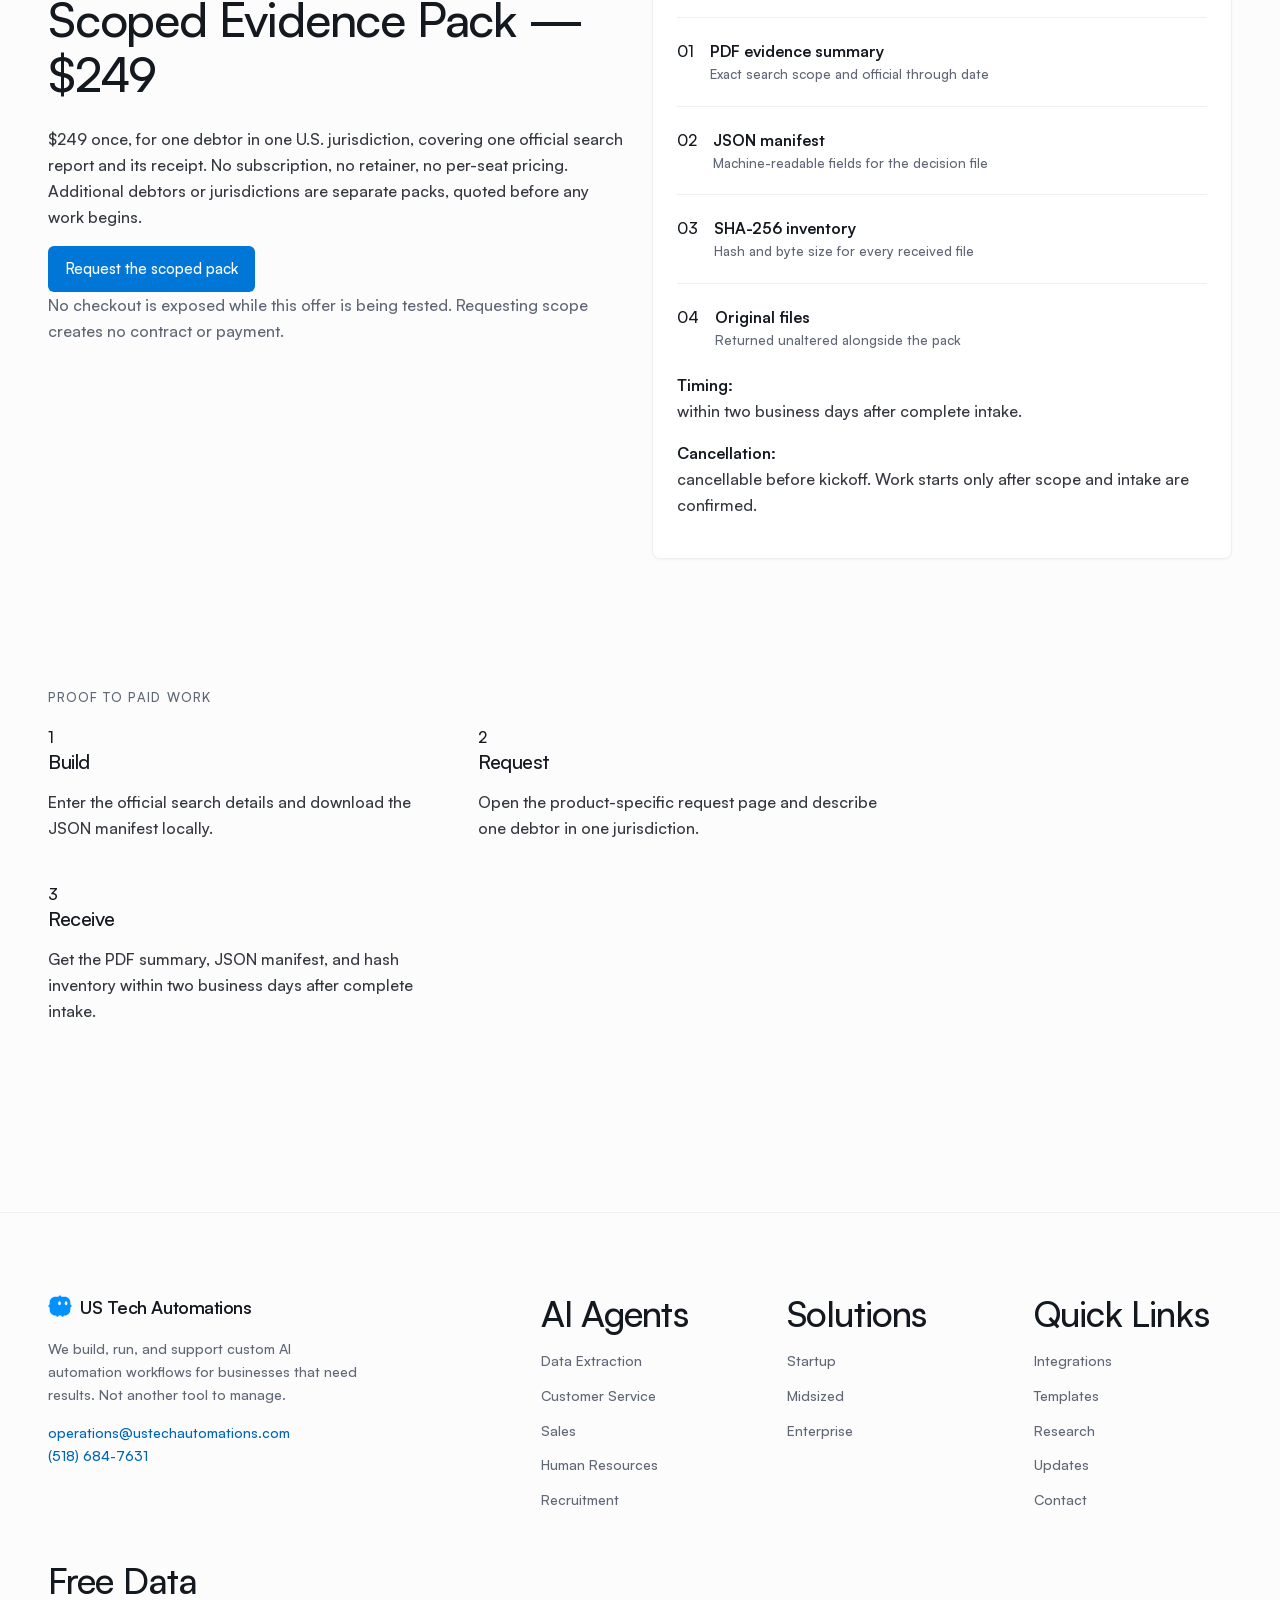
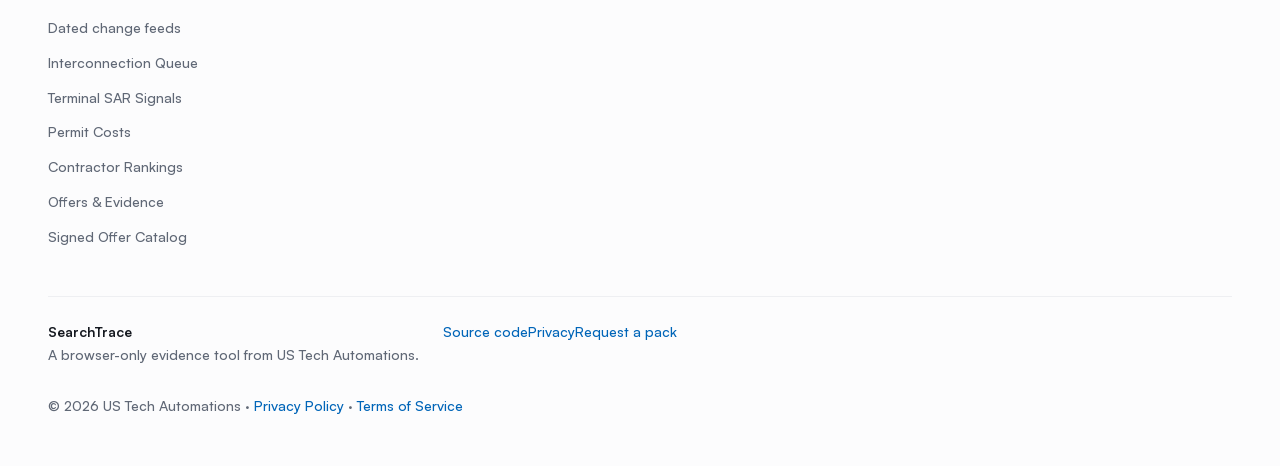
==== commit c59a6596: "Align existing public pages with the USTA brand standard" ====
--- a/index.html
+++ b/index.html
@@ -5,29 +5,42 @@
   <meta name="viewport" content="width=device-width, initial-scale=1">
   <title>SearchTrace — UCC Search Evidence Pack Builder</title>
   <meta name="description" content="Build a local JSON manifest and SHA-256 inventory from an official UCC search report and receipt. Files never leave your browser.">
-  <meta name="theme-color" content="#101b2b">
+
   <meta property="og:title" content="SearchTrace — UCC Search Evidence Pack Builder">
   <meta property="og:description" content="Organize an official UCC search report into a scoped, locally hashed evidence manifest.">
   <meta property="og:type" content="website">
   <link rel="canonical" href="https://ustechautomations.github.io/ucc-search-evidence-pack/">
-  <link rel="stylesheet" href="styles.css">
-</head>
-<body>
-  <a class="skip-link" href="#builder">Skip to the builder</a>
-
-  <header class="site-header">
-    <a class="brand" href="#top" aria-label="SearchTrace home">
-      <span class="brand-mark" aria-hidden="true">ST</span>
-      <span><strong>SearchTrace</strong><small>Evidence, organized and sealed.</small></span>
-    </a>
-    <nav aria-label="Primary navigation">
+
+<link rel="stylesheet" href="styles.css"><link rel="stylesheet" href="legacy.css"></head>
+<body data-usta-legacy="ucc-search-evidence-pack"><a class="skip" href="#main">Skip to content</a><header class="masthead">
+  <div class="wrap">
+    <a class="wordmark" href="https://ustechautomations.com/"><svg class="usta-logo" viewBox="110 140 292 292" xmlns="http://www.w3.org/2000/svg" role="img" aria-label="US Tech Automations logo" focusable="false"><defs><mask id="ustaMarkMast"><rect x="110" y="140" width="292" height="270" fill="white"></rect><ellipse cx="250" cy="240" rx="16" ry="24" fill="black"></ellipse><ellipse cx="330" cy="240" rx="16" ry="24" fill="black"></ellipse></mask></defs><path d="M 200 160 C 160 160, 130 190, 130 230 L 130 260 C 110 260, 110 290, 130 290 L 130 320 C 130 360, 160 390, 200 390 L 210 390 C 210 410, 240 410, 240 390 L 272 390 C 272 410, 302 410, 302 390 L 312 390 C 352 390, 382 360, 382 320 L 382 290 C 402 290, 402 260, 382 260 L 382 230 C 382 190, 352 160, 312 160 L 270 160 C 270 140, 240 140, 240 160 L 200 160 Z" fill="#0391FE" mask="url(#ustaMarkMast)"></path></svg>US Tech Automations</a>
+    <nav class="mast-nav" aria-label="Main">
+      <a href="https://ustechautomations.com/ai-agents/data-extraction">AI Agents</a>
+      <a href="https://ustechautomations.com/solutions/enterprise">Solutions</a>
+      <a href="https://ustechautomations.com/platform/integrations-info">Platform</a>
+      <a href="https://ustechautomations.com/resources/research">Resources</a>
+      <a href="https://ustechautomations.com/about">Company</a>
+      <a href="https://ustechautomations.com/pricing">Pricing</a>
+      <a href="https://app.ustechautomations.com/login">Login</a>
+      <a class="mast-cta" href="https://ustechautomations.com/partner">Talk to Our Team</a>
+    </nav>
+  </div>
+</header>
+<nav class="crumbbar" aria-label="Breadcrumb">
+  <div class="wrap">
+    <p class="crumbs"><a href="https://ustechautomations.github.io/ucc-search-evidence-pack/">UCC evidence pack</a></p>
+  </div>
+</nav><nav class="legacy-nav" aria-label="Tool navigation">
       <a href="#method">Method</a>
       <a href="#scope">Scope</a>
       <a class="nav-cta" href="#builder">Build a manifest</a>
     </nav>
-  </header>
-
-  <main id="top">
+
+
+
+
+  <main id="main" tabindex="-1"><span id="top"></span>
     <section class="hero shell">
       <div class="hero-copy">
         <p class="eyebrow"><span></span> For factor credit managers and small-lender operations leads</p>
@@ -41,7 +54,7 @@
       </div>
 
       <aside class="evidence-card" aria-label="Evidence pack contents">
-        <div class="card-head"><span>Pack structure</span><span class="local-pill">Local first</span></div>
+        <div class="card-head"><span>Pack structure</span><span class="status-text">Local first</span></div>
         <ol>
           <li><span>01</span><div><strong>Search scope</strong><small>Exact name, office, jurisdiction, through date</small></div></li>
           <li><span>02</span><div><strong>Official output</strong><small>Report and filing-office receipt</small></div></li>
@@ -142,10 +155,10 @@
             <p id="hash-status" role="status"></p>
           </div>
           <div id="files-panel" class="file-panel" hidden>
-            <table>
+            <div class="legacy-table-scroll"><table>
               <thead><tr><th>File</th><th>Role</th><th>Size</th><th>SHA-256</th></tr></thead>
               <tbody id="file-table"></tbody>
-            </table>
+            </table></div>
           </div>
           <p class="safety-note"><strong>Do not select</strong> files containing Social Security numbers, bank account numbers, cardholder data, credentials, or unrelated customer records.</p>
         </fieldset>
@@ -231,13 +244,68 @@
     </section>
   </main>
 
-  <footer>
+
+
+  <script type="module" src="app.mjs"></script>
+<footer class="site">
+  <div class="wrap">
+    <div class="foot-grid">
+      <div class="foot-brand">
+        <a class="wordmark" href="https://ustechautomations.com/"><svg class="usta-logo" viewBox="110 140 292 292" xmlns="http://www.w3.org/2000/svg" role="img" aria-label="US Tech Automations logo" focusable="false"><defs><mask id="ustaMarkFoot"><rect x="110" y="140" width="292" height="270" fill="white"></rect><ellipse cx="250" cy="240" rx="16" ry="24" fill="black"></ellipse><ellipse cx="330" cy="240" rx="16" ry="24" fill="black"></ellipse></mask></defs><path d="M 200 160 C 160 160, 130 190, 130 230 L 130 260 C 110 260, 110 290, 130 290 L 130 320 C 130 360, 160 390, 200 390 L 210 390 C 210 410, 240 410, 240 390 L 272 390 C 272 410, 302 410, 302 390 L 312 390 C 352 390, 382 360, 382 320 L 382 290 C 402 290, 402 260, 382 260 L 382 230 C 382 190, 352 160, 312 160 L 270 160 C 270 140, 240 140, 240 160 L 200 160 Z" fill="#0391FE" mask="url(#ustaMarkFoot)"></path></svg>US Tech Automations</a>
+        <p>We build, run, and support custom AI automation workflows for businesses that need results. Not another tool to manage.</p>
+        <p><a href="mailto:operations@ustechautomations.com">operations@ustechautomations.com</a><br>
+           <a href="tel:+15186847631">(518) 684-7631</a></p>
+      </div>
+      <div class="foot-col">
+        <h4>AI Agents</h4>
+        <ul>
+          <li><a href="https://ustechautomations.com/ai-agents/data-extraction">Data Extraction</a></li>
+          <li><a href="https://ustechautomations.com/ai-agents/customer-service">Customer Service</a></li>
+          <li><a href="https://ustechautomations.com/ai-agents/sales">Sales</a></li>
+          <li><a href="https://ustechautomations.com/ai-agents/human-resources">Human Resources</a></li>
+          <li><a href="https://ustechautomations.com/ai-agents/recruitment">Recruitment</a></li>
+        </ul>
+      </div>
+      <div class="foot-col">
+        <h4>Solutions</h4>
+        <ul>
+          <li><a href="https://ustechautomations.com/solutions/startup">Startup</a></li>
+          <li><a href="https://ustechautomations.com/solutions/midsized">Midsized</a></li>
+          <li><a href="https://ustechautomations.com/solutions/enterprise">Enterprise</a></li>
+        </ul>
+      </div>
+      <div class="foot-col">
+        <h4>Quick Links</h4>
+        <ul>
+          <li><a href="https://ustechautomations.com/platform/integrations-info">Integrations</a></li>
+          <li><a href="https://ustechautomations.com/templates">Templates</a></li>
+          <li><a href="https://ustechautomations.com/resources/research">Research</a></li>
+          <li><a href="https://ustechautomations.com/resources/changelogs">Updates</a></li>
+          <li><a href="https://ustechautomations.com/partner">Contact</a></li>
+        </ul>
+      </div>
+      <div class="foot-col">
+        <h4>Free Data</h4>
+        <ul>
+          <li><a href="https://ustechautomations.com/feeds/">Dated change feeds</a></li>
+          <li><a href="https://ustechautomations.com/permits/grid">Interconnection Queue</a></li>
+          <li><a href="https://ustechautomations.com/permits/terminal-change-ledger">Terminal SAR Signals</a></li>
+          <li><a href="https://ustechautomations.com/permits/cost">Permit Costs</a></li>
+          <li><a href="https://ustechautomations.com/permits/rankings">Contractor Rankings</a></li>
+          <li><a href="https://ustechautomations.com/offers">Offers &amp; Evidence</a></li>
+          <li><a href="https://ustechautomations.com/offers/catalog/">Signed Offer Catalog</a></li>
+        </ul>
+      </div>
+    </div>
+    <div class="foot-bottom">
+<div class="original-footer">
     <div class="shell footer-inner">
       <div><strong>SearchTrace</strong><p>A browser-only evidence tool from US Tech Automations.</p></div>
       <div><a href="https://github.com/USTechAutomations/ucc-search-evidence-pack">Source code</a><a href="https://ustechautomations.com/privacy">Privacy</a><a href="https://ustechautomations.github.io/ucc-search-evidence-pack/offers/ucc-search-evidence-pack/">Request a pack</a></div>
     </div>
-  </footer>
-
-  <script type="module" src="app.mjs"></script>
-</body>
+  </div>
+      <p>&copy; 2026 US Tech Automations &middot; <a href="https://ustechautomations.com/privacy">Privacy Policy</a> &middot; <a href="https://ustechautomations.com/terms">Terms of Service</a></p>
+    </div>
+  </div>
+</footer></body>
 </html>
--- a/styles.css
+++ b/styles.css
@@ -1,340 +1,537 @@
+/* ==========================================================================
+   Dated change feeds — aligned to the ustechautomations.com design system.
+   Tokens, type scale, radius and accent are lifted from the live main site.
+   Take them from assets/WebsiteStyleProvider-*.css, NOT assets/root-*.css: the
+   root sheet is the app's palette and the website overrides it. Reading the
+   wrong one is how these pages ended up with a near-black button where the
+   marketing site has a blue one.
+
+   Look only. Prices, sample rows, event ids and honesty lines live in the
+   HTML and are frozen: never restyle a fact out of existence.
+   Each family page sets data-family on <body>. Nothing in this file reads it:
+   there is one accent and every family shares it. The attribute is kept for
+   the page's own scripts and for anyone grepping the built site by family.
+   ========================================================================== */
+
+@font-face {
+  font-family: "Satoshi";
+  src: url("fonts/Satoshi-Variable.woff2") format("woff2-variations"),
+       url("fonts/Satoshi-Variable.woff2") format("woff2");
+  font-weight: 300 900;
+  font-display: swap;
+  font-style: normal;
+}
+
 :root {
-  --ink: #101b2b;
-  --ink-soft: #324158;
-  --paper: #f5f1e8;
-  --paper-deep: #ebe4d7;
-  --white: #fffdf8;
-  --green: #1e745d;
-  --green-bright: #79d4b3;
-  --green-pale: #d9eee5;
-  --gold: #cfa559;
-  --line: #d7d0c3;
-  --danger: #873f36;
-  --shadow: 0 24px 70px rgba(16, 27, 43, .12);
-  --radius: 18px;
-  --shell: min(1160px, calc(100vw - 40px));
-}
-
-* { box-sizing: border-box; }
-
-html { scroll-behavior: smooth; }
+  /* type — same stack the main site resolves --font-sans to */
+  --sans: "Satoshi", -apple-system, BlinkMacSystemFont, "Segoe UI", Roboto, Oxygen, Ubuntu, Cantarell, sans-serif;
+  --serif: "PT Serif", ui-serif, Georgia, "Times New Roman", serif;
+  --mono: ui-monospace, SFMono-Regular, "SF Mono", Menlo, Consolas, "Liberation Mono", monospace;
+
+  /* main-site tokens, light */
+  --background: 220 10% 99%;
+  --foreground: 220 20% 10%;
+  --card: 0 0% 100%;
+  --card-foreground: 220 20% 10%;
+  --secondary: 220 12% 97%;
+  --muted: 220 12% 97%;
+  --muted-foreground: 220 10% 42%;
+  --border: 220 13% 94%;
+  --primary: 207 100% 50%;
+  --primary-foreground: 0 0% 100%;
+  --primary-surface: 207 100% 42%;
+  --primary-surface-hover: 207 100% 36%;
+  --primary-hover: 207 100% 36%;
+  --accent-blue: 207 100% 36%;
+  --accent-emerald: 149 80% 90%;
+  --accent-emerald-fg: 161 94% 30%;
+  --accent-amber: 48 96% 89%;
+  --accent-amber-fg: 26 90% 37%;
+  /* The estate's one "this is wrong / do not do this" colour, added 2026-09-08.
+     Four in-page tools were each carrying their own red -- #b42318, #c0392b and
+     two more -- because there was no token to reach for. One red, defined here
+     in both themes, is the whole reason this token exists: see BRAND.md §1. */
+  --accent-rose: 0 86% 94%;
+  --accent-rose-fg: 0 72% 41%;
+  --radius: .5rem;
+  --shadow-color: 220 15% 60%;
+
+  /* resolved */
+  --bg: hsl(var(--background));
+  --surface: hsl(var(--card));
+  --surface-2: hsl(var(--secondary));
+  --fg: hsl(var(--foreground));
+  --muted-fg: hsl(var(--muted-foreground));
+  --faint: hsl(var(--muted-foreground) / .78);
+  --line: hsl(var(--border));
+  --line-strong: hsl(var(--border) / 1.6);
+  --accent: hsl(var(--accent-blue));
+  --shadow-sm: 0 1px 2px hsl(var(--shadow-color) / .08);
+  --shadow-md: 0 4px 16px -4px hsl(var(--shadow-color) / .16);
+}
+
+@media (prefers-color-scheme: dark) {
+  :root:not([data-theme="light"]) {
+    --background: 220 15% 8%;
+    --foreground: 220 15% 96%;
+    --card: 220 12% 10%;
+    --card-foreground: 220 15% 96%;
+    --secondary: 220 10% 16%;
+    --muted: 220 10% 16%;
+    --muted-foreground: 220 8% 62%;
+    --border: 220 10% 18%;
+    --primary: 207 100% 50%;
+    --primary-foreground: 0 0% 100%;
+    --primary-surface: 207 100% 42%;
+  --primary-surface-hover: 207 100% 36%;
+  --primary-hover: 207 100% 36%;
+    --accent-blue: 207 100% 60%;
+    --accent-emerald: 164 86% 16%;
+    --accent-emerald-fg: 158 64% 52%;
+    --accent-amber: 22 78% 26%;
+    --accent-amber-fg: 45.9 96.7% 64.5%;
+    --accent-rose: 0 63% 18%;
+    --accent-rose-fg: 0 91% 71%;
+    --shadow-color: 220 20% 4%;
+  }
+}
+:root[data-theme="dark"] {
+  --background: 220 15% 8%;
+  --foreground: 220 15% 96%;
+  --card: 220 12% 10%;
+  --card-foreground: 220 15% 96%;
+  --secondary: 220 10% 16%;
+  --muted: 220 10% 16%;
+  --muted-foreground: 220 8% 62%;
+  --border: 220 10% 18%;
+  --primary: 207 100% 50%;
+  --primary-foreground: 0 0% 100%;
+  --primary-surface: 207 100% 42%;
+  --primary-surface-hover: 207 100% 36%;
+  --primary-hover: 207 100% 36%;
+  --accent-blue: 207 100% 60%;
+  --accent-emerald: 164 86% 16%;
+  --accent-emerald-fg: 158 64% 52%;
+  --accent-amber: 22 78% 26%;
+  --accent-amber-fg: 45.9 96.7% 64.5%;
+  --accent-rose: 0 63% 18%;
+  --accent-rose-fg: 0 91% 71%;
+  --shadow-color: 220 20% 4%;
+}
+
+*, *::before, *::after { box-sizing: border-box; }
+
+html { -webkit-text-size-adjust: 100%; background: hsl(var(--background)); }
 
 body {
   margin: 0;
-  color: var(--ink);
-  background: var(--paper);
-  font-family: Inter, ui-sans-serif, system-ui, -apple-system, BlinkMacSystemFont, "Segoe UI", sans-serif;
-  line-height: 1.6;
+  background: var(--bg);
+  color: var(--fg);
+  font-family: var(--sans);
+  font-size: 16px;
+  font-weight: 500;
+  line-height: 1.625;
+  -webkit-font-smoothing: antialiased;
   text-rendering: optimizeLegibility;
 }
 
-a { color: inherit; }
-
-button, input, select, textarea { font: inherit; }
-
-.shell { width: var(--shell); margin-inline: auto; }
-
-.skip-link {
-  position: fixed;
-  left: 16px;
-  top: -80px;
-  z-index: 50;
-  padding: 10px 16px;
-  color: white;
-  background: var(--ink);
-  border-radius: 8px;
-}
-
-.skip-link:focus { top: 16px; }
-
-.site-header {
-  position: sticky;
-  top: 0;
-  z-index: 20;
-  display: flex;
-  align-items: center;
-  justify-content: space-between;
-  min-height: 76px;
-  padding: 12px max(24px, calc((100vw - 1160px) / 2));
-  border-bottom: 1px solid rgba(16, 27, 43, .1);
-  background: rgba(245, 241, 232, .93);
-  backdrop-filter: blur(14px);
-}
-
-.brand {
-  display: flex;
-  align-items: center;
-  gap: 12px;
-  color: var(--ink);
-  text-decoration: none;
-}
-
-.brand > span:last-child { display: grid; line-height: 1.15; }
-.brand strong { font-size: 1.02rem; letter-spacing: -.02em; }
-.brand small { margin-top: 4px; color: var(--ink-soft); font-size: .68rem; letter-spacing: .04em; }
-
-.brand-mark {
-  display: grid;
-  place-items: center;
-  width: 40px;
-  height: 40px;
-  color: var(--white);
-  background: var(--ink);
-  border: 1px solid rgba(255,255,255,.2);
-  border-radius: 11px;
-  font-size: .71rem;
-  font-weight: 800;
-  letter-spacing: .08em;
-  box-shadow: inset 0 0 0 3px rgba(121, 212, 179, .08);
-}
-
-nav { display: flex; align-items: center; gap: 28px; }
-nav a { color: var(--ink-soft); font-size: .86rem; font-weight: 700; text-decoration: none; }
-nav a:hover { color: var(--green); }
-nav .nav-cta { padding: 10px 16px; color: var(--white); background: var(--ink); border-radius: 999px; }
-nav .nav-cta:hover { color: var(--white); background: var(--green); }
-
-.hero {
-  display: grid;
-  grid-template-columns: minmax(0, 1.15fr) minmax(320px, .75fr);
-  gap: 74px;
-  align-items: center;
-  min-height: 670px;
-  padding-block: 90px;
-}
-
-.eyebrow, .section-label {
-  margin: 0 0 15px;
-  color: var(--green);
-  font-size: .72rem;
-  font-weight: 850;
-  letter-spacing: .13em;
+.wrap { width: 100%; max-width: 1280px; margin: 0 auto; padding: 0 1.5rem; }
+@media (min-width: 768px) { .wrap { padding: 0 2rem; } }
+@media (min-width: 1024px) { .wrap { padding: 0 3rem; } }
+
+a { color: var(--accent); text-decoration: none; }
+a:hover { text-decoration: underline; }
+
+.skip {
+  position: absolute; left: -9999px; top: 0;
+  background: var(--surface); color: var(--fg);
+  padding: .75rem 1rem; border: 1px solid var(--line);
+  border-radius: var(--radius); z-index: 100;
+}
+.skip:focus { left: 1rem; top: 1rem; }
+
+/* One visible focus ring for everything keyboard-reachable. BRAND.md §5 and §9
+   ask for visible focus and never removing an outline; until now the estate
+   relied on whatever ring the browser drew, which on the filled blue buttons and
+   the dark surfaces was close to invisible. Nothing here removes an outline. */
+a:focus-visible,
+button:focus-visible,
+input:focus-visible,
+select:focus-visible,
+textarea:focus-visible,
+summary:focus-visible,
+[tabindex]:focus-visible {
+  outline: 2px solid hsl(var(--primary));
+  outline-offset: 2px;
+  border-radius: var(--radius);
+}
+
+/* ---------- text inputs in the in-page tools ---------- */
+/* The pre-check, the diagram tool, the hazmat search and the label forge each
+   drew their own box: four borders, four greys, four corner radii, and one of
+   them was written into a style="" attribute. This is that box, once. */
+.field {
+  width: 100%; max-width: 32rem;
+  font: inherit;
+  padding: .5rem .6rem;
+  color: var(--fg);
+  background: var(--surface);
+  border: 1px solid var(--line);
+  border-radius: var(--radius);
+}
+.field::placeholder { color: var(--muted-fg); opacity: 1; }
+
+/* ---------- masthead: mirrors the main-site sticky header ---------- */
+.masthead {
+  position: sticky; top: 0; z-index: 40;
+  width: 100%;
+  border-bottom: 1px solid var(--line);
+  background: hsl(var(--background) / .8);
+  backdrop-filter: blur(8px);
+  -webkit-backdrop-filter: blur(8px);
+}
+.masthead .wrap {
+  display: flex; align-items: center; gap: 1.25rem;
+  min-height: 64px; flex-wrap: wrap;
+}
+@media (min-width: 1024px) { .masthead .wrap { flex-wrap: nowrap; } }
+.wordmark {
+  display: inline-flex; align-items: center; gap: .5rem;
+  font-weight: 900; font-size: 1rem; letter-spacing: normal;
   text-transform: uppercase;
-}
-
-.eyebrow { display: flex; align-items: center; gap: 10px; }
-.eyebrow span { width: 28px; height: 1px; background: var(--green); }
-
-h1, h2, h3, p { text-wrap: pretty; }
-
-h1 {
-  max-width: 760px;
-  margin: 0;
-  font-family: Georgia, "Times New Roman", serif;
-  font-size: clamp(3.15rem, 6vw, 5.8rem);
-  font-weight: 500;
-  letter-spacing: -.055em;
-  line-height: .96;
-}
-
-.hero-lede {
-  max-width: 700px;
-  margin: 30px 0 0;
-  color: var(--ink-soft);
-  font-size: 1.06rem;
-  line-height: 1.78;
-}
-
-.hero-actions, .form-actions { display: flex; flex-wrap: wrap; gap: 12px; margin-top: 34px; }
-
-.button {
-  display: inline-flex;
-  align-items: center;
-  justify-content: center;
-  min-height: 48px;
-  padding: 0 21px;
-  border: 1px solid transparent;
-  border-radius: 10px;
-  cursor: pointer;
-  font-weight: 800;
-  text-decoration: none;
-  transition: transform .18s ease, background .18s ease, border-color .18s ease;
-}
-
-.button:hover { transform: translateY(-2px); }
-.button.primary { color: white; background: var(--green); box-shadow: 0 12px 28px rgba(30, 116, 93, .2); }
-.button.primary:hover { background: #155e4b; }
-.button.secondary { color: var(--ink); background: transparent; border-color: var(--ink); }
-.button.secondary:hover { color: white; background: var(--ink); }
-.button.ghost { color: var(--ink-soft); background: transparent; border-color: var(--line); }
-
-.privacy-note { margin: 18px 0 0; color: var(--ink-soft); font-size: .78rem; }
-.privacy-note span { margin-right: 6px; color: var(--green); }
-
-.evidence-card {
-  position: relative;
+  color: var(--fg); text-decoration: none; white-space: nowrap;
+}
+@media (min-width: 640px) { .wordmark { font-size: 1.25rem; letter-spacing: .025em; } }
+.usta-logo { width: 24px; height: 24px; display: block; flex: none; }
+.wordmark:hover { text-decoration: none; opacity: .8; }
+.wordmark span { font-weight: 500; color: var(--muted-fg); }
+
+.mast-nav { display: none; gap: 2rem; margin-left: 2rem; align-items: center; flex: 1; }
+/* main site keeps the links beside the wordmark and the CTA hard right */
+.mast-cta { margin-left: auto; }
+@media (min-width: 1024px) { .mast-nav { display: flex; } }
+.mast-nav a {
+  font-size: .875rem; font-weight: 500; color: var(--fg); text-decoration: none;
+}
+.mast-nav a:hover { color: hsl(var(--primary)); text-decoration: none; }
+.mast-cta {
+  display: inline-flex; align-items: center;
+  background: hsl(var(--primary-surface)); color: hsl(var(--primary-foreground));
+  font-size: .875rem; font-weight: 600;
+  padding: .5rem 1rem; border-radius: var(--radius);
+  text-decoration: none; white-space: nowrap;
+}
+.mast-cta:hover { background: hsl(var(--primary-hover)); text-decoration: none; }
+
+.crumbs {
+  width: 100%; margin: 0 0 .75rem; font-size: .8125rem; color: var(--muted-fg);
+}
+.crumbbar { border-bottom: 1px solid var(--line); background: hsl(var(--background)); }
+.crumbbar .crumbs {
+  width: auto; margin: 0; padding: .625rem 0;
+  white-space: nowrap; overflow-x: auto;
+}
+.crumbs a { color: var(--muted-fg); }
+.crumbs .sep { padding: 0 .5rem; opacity: .5; }
+
+/* ---------- hero ---------- */
+.hero { padding: 3.5rem 0 2rem; }
+.hero h1 {
+  font-size: 3rem;
+  line-height: 1.15; letter-spacing: -.025em; font-weight: 500;
+  margin: 0 0 1rem; max-width: 20ch;
+}
+@media (min-width: 768px) { .hero h1 { font-size: 3.75rem; } }
+@media (min-width: 1024px) { .hero h1 { font-size: 4.5rem; letter-spacing: -.03em; } }
+.eyebrow {
+  display: flex; align-items: center; flex-wrap: wrap; gap: .5rem;
+  margin: 0 0 1rem;
+  font-size: .8125rem; font-weight: 600; letter-spacing: .04em; text-transform: uppercase;
+  color: var(--muted-fg);
+}
+.dot { width: 3px; height: 3px; border-radius: 50%; background: currentColor; opacity: .55; display: inline-block; }
+.lede {
+  font-size: clamp(1.0625rem, 1rem + .35vw, 1.25rem);
+  line-height: 1.6; color: var(--muted-fg); max-width: 68ch; margin: 0 0 2rem;
+}
+.lede strong { color: var(--fg); font-weight: 600; }
+
+/* ---------- fact rail ---------- */
+.rail {
+  display: grid; gap: 1px; margin: 0;
+  grid-template-columns: repeat(auto-fit, minmax(200px, 1fr));
+  background: var(--line);
+  border: 1px solid var(--line);
+  border-radius: var(--radius);
   overflow: hidden;
-  padding: 28px;
-  color: white;
-  background: var(--ink);
-  border-radius: 22px;
-  box-shadow: var(--shadow);
-}
-
-.evidence-card::after {
-  content: "";
-  position: absolute;
-  right: -100px;
-  bottom: -120px;
-  width: 260px;
-  height: 260px;
-  border: 1px solid rgba(121, 212, 179, .22);
-  border-radius: 50%;
-  box-shadow: 0 0 0 34px rgba(121, 212, 179, .035), 0 0 0 68px rgba(121, 212, 179, .025);
-}
-
-.card-head { display: flex; justify-content: space-between; align-items: center; color: #dce6e4; font-size: .75rem; font-weight: 800; letter-spacing: .08em; text-transform: uppercase; }
-.local-pill { padding: 6px 9px; color: var(--green-bright); background: rgba(121, 212, 179, .1); border-radius: 999px; }
-.evidence-card ol { position: relative; z-index: 1; display: grid; gap: 6px; margin: 24px 0 0; padding: 0; list-style: none; }
-.evidence-card li { display: grid; grid-template-columns: 42px 1fr; gap: 14px; align-items: center; padding: 17px 0; border-top: 1px solid rgba(255,255,255,.1); }
-.evidence-card li > span { color: var(--green-bright); font: 700 .72rem ui-monospace, monospace; }
-.evidence-card li div { display: grid; gap: 3px; }
-.evidence-card li strong { font-size: .95rem; }
-.evidence-card li small { color: #9eacae; font-size: .77rem; }
-
-.risk-band { padding: 70px 0; color: white; background: var(--green); }
-.risk-grid { display: grid; grid-template-columns: .8fr 1.2fr; gap: 80px; align-items: start; }
-.risk-band .section-label { color: #bce7d6; }
-.risk-band h2 { margin: 0; font: 500 clamp(2rem, 4vw, 3.6rem)/1.06 Georgia, serif; letter-spacing: -.035em; }
-.risk-band p:last-child { margin: 0; color: #e5f3ed; font-size: 1rem; line-height: 1.8; }
-
-.builder { padding-block: 110px; }
-.section-heading { display: grid; grid-template-columns: 1fr .8fr; gap: 70px; align-items: end; margin-bottom: 48px; }
-.section-heading h2 { margin: 0; font: 500 clamp(2.35rem, 4vw, 4rem)/1.03 Georgia, serif; letter-spacing: -.04em; }
-.section-heading > p { margin: 0; color: var(--ink-soft); line-height: 1.8; }
-
-form { display: grid; gap: 22px; }
-fieldset { min-width: 0; margin: 0; padding: 28px; background: var(--white); border: 1px solid var(--line); border-radius: var(--radius); box-shadow: 0 8px 28px rgba(16, 27, 43, .035); }
-legend { padding: 0 10px; font-family: Georgia, serif; font-size: 1.25rem; font-weight: 700; }
-legend span { margin-right: 8px; color: var(--green); font: 800 .72rem ui-monospace, monospace; }
-.field-grid { display: grid; grid-template-columns: repeat(2, minmax(0, 1fr)); gap: 20px; }
-label { display: grid; gap: 8px; color: var(--ink-soft); font-size: .78rem; font-weight: 800; letter-spacing: .01em; }
-label.wide { grid-column: 1 / -1; }
-input, select, textarea { width: 100%; color: var(--ink); background: #fbfaf6; border: 1px solid #cfc7b9; border-radius: 8px; outline: none; }
-input, select { height: 48px; padding: 0 13px; }
-textarea { resize: vertical; padding: 13px; }
-input:focus, select:focus, textarea:focus { border-color: var(--green); box-shadow: 0 0 0 3px rgba(30, 116, 93, .12); }
-
-.file-drop { display: grid; place-items: center; min-height: 160px; padding: 24px; text-align: center; background: #f3f7f3; border: 1px dashed #8eb2a5; border-radius: 12px; }
-.file-drop label { display: grid; gap: 6px; color: var(--ink); font-size: .92rem; }
-.file-drop label span { color: var(--ink-soft); font-size: .78rem; font-weight: 500; }
-.file-drop input { width: auto; height: auto; margin-top: 16px; padding: 0; border: 0; background: transparent; }
-#hash-status { min-height: 1.4em; margin: 12px 0 0; color: var(--green); font-size: .78rem; font-weight: 700; }
-.file-panel { overflow-x: auto; margin-top: 18px; }
-table { width: 100%; border-collapse: collapse; font-size: .78rem; }
-th, td { padding: 12px 10px; text-align: left; border-bottom: 1px solid var(--line); }
-th { color: var(--ink-soft); font-size: .68rem; letter-spacing: .08em; text-transform: uppercase; }
-td select { min-width: 190px; height: 38px; }
-td code { color: var(--green); }
-.safety-note { margin: 18px 0 0; padding: 12px 14px; color: #62413d; background: #f6e8e4; border-left: 3px solid var(--danger); font-size: .78rem; }
-.form-actions { margin-top: 4px; }
-
-.results { margin-top: 42px; padding: 32px; color: white; background: var(--ink); border-radius: var(--radius); box-shadow: var(--shadow); scroll-margin-top: 95px; }
-.result-heading { display: flex; justify-content: space-between; gap: 24px; align-items: end; }
-.result-heading h2 { margin: 0; font: 500 2.2rem Georgia, serif; }
-.results .section-label { color: var(--green-bright); }
-.results .button.secondary { color: white; border-color: rgba(255,255,255,.45); }
-.results .button.secondary:hover { color: var(--ink); background: white; }
-.result-grid { display: grid; grid-template-columns: 1fr 1fr; gap: 20px; margin-top: 28px; }
-.result-grid > div { padding: 20px; background: rgba(255,255,255,.055); border: 1px solid rgba(255,255,255,.1); border-radius: 12px; }
-.result-grid h3 { margin: 0 0 10px; font-size: .9rem; }
-.result-grid ul { margin: 0; padding-left: 18px; color: #cbd5d6; font-size: .82rem; }
-details { margin-top: 20px; border-top: 1px solid rgba(255,255,255,.12); }
-summary { padding: 18px 0 0; cursor: pointer; font-size: .82rem; font-weight: 800; }
-pre { overflow: auto; max-height: 430px; padding: 18px; color: #bce7d6; background: #09111d; border-radius: 10px; font-size: .72rem; }
-
-.method-section { padding-block: 105px; color: white; background: var(--ink); }
-.method-section .section-label { color: var(--green-bright); }
-.section-heading.inverted > p { color: #b7c2c5; }
-.method-grid { display: grid; grid-template-columns: repeat(4, 1fr); gap: 12px; }
-.method-grid article { min-height: 235px; padding: 22px; background: rgba(255,255,255,.045); border: 1px solid rgba(255,255,255,.1); border-radius: 13px; }
-.method-grid article > span { color: var(--green-bright); font: 800 .72rem ui-monospace, monospace; }
-.method-grid h3 { margin: 45px 0 9px; font-size: 1rem; }
-.method-grid p { margin: 0; color: #aebabc; font-size: .8rem; line-height: 1.7; }
-.official-links { display: grid; grid-template-columns: auto repeat(3, 1fr); gap: 12px; align-items: center; margin-top: 30px; padding-top: 28px; border-top: 1px solid rgba(255,255,255,.1); }
-.official-links .section-label { margin: 0 10px 0 0; }
-.official-links a { padding: 12px 14px; color: #dbe4e4; background: rgba(255,255,255,.04); border-radius: 8px; font-size: .75rem; text-decoration: none; }
-.official-links a:hover { background: rgba(121, 212, 179, .12); }
-.official-links span { float: right; color: var(--green-bright); }
-
-.scope-section { padding-block: 90px 30px; }
-.scope-card { display: grid; grid-template-columns: .45fr 1.55fr; gap: 40px 70px; padding: 38px; background: #efe7da; border: 1px solid #d8ccb9; border-radius: var(--radius); }
-.scope-card .section-label { grid-row: span 2; }
-.scope-card h2 { margin: 0; font: 500 clamp(2rem, 3.5vw, 3.3rem)/1.08 Georgia, serif; letter-spacing: -.035em; }
-.scope-card p:last-child { margin: 0; color: var(--ink-soft); line-height: 1.82; }
-
-.offer-section { display: grid; grid-template-columns: .9fr 1.1fr; gap: 80px; align-items: center; padding-block: 100px; }
-.offer-copy h2 { margin: 0 0 22px; font: 500 clamp(2.5rem, 4.5vw, 4.3rem)/1 Georgia, serif; letter-spacing: -.04em; }
-.offer-copy > p:not(.section-label) { color: var(--ink-soft); line-height: 1.8; }
-.offer-copy .button { margin-top: 12px; }
-.offer-copy .offer-caveat { max-width: 500px; font-size: .76rem; }
-.deliverable-card { padding: 30px; color: white; background: var(--green); border-radius: var(--radius); box-shadow: var(--shadow); }
-.card-kicker { margin: 0 0 18px; color: #c7e9dc; font-size: .7rem; font-weight: 850; letter-spacing: .12em; text-transform: uppercase; }
-.deliverable-card ul { display: grid; gap: 0; margin: 0; padding: 0; list-style: none; }
-.deliverable-card li { display: grid; grid-template-columns: 38px 1fr; gap: 12px; padding: 15px 0; border-top: 1px solid rgba(255,255,255,.16); }
-.deliverable-card li > span { color: #c7e9dc; font: 800 .7rem ui-monospace, monospace; }
-.deliverable-card li div { display: grid; gap: 3px; }
-.deliverable-card li small { color: #d2e8e0; }
-.deliverable-card > p:last-child, .deliverable-card > p:nth-last-child(2) { margin: 14px 0 0; font-size: .78rem; }
-
-.path-section { padding: 78px 0; background: var(--paper-deep); }
-.path-grid { display: grid; grid-template-columns: repeat(3, 1fr); gap: 14px; }
-.path-grid > div { padding: 24px; background: rgba(255,255,255,.5); border: 1px solid var(--line); border-radius: 12px; }
-.path-grid span { color: var(--green); font: 800 .72rem ui-monospace, monospace; }
-.path-grid h3 { margin: 26px 0 8px; font-size: 1rem; }
-.path-grid p { margin: 0; color: var(--ink-soft); font-size: .8rem; }
-
-footer { padding: 35px 0; color: #d3dcdd; background: #09111d; }
-.footer-inner { display: flex; justify-content: space-between; gap: 30px; align-items: center; }
-.footer-inner strong { color: white; }
-.footer-inner p { margin: 4px 0 0; color: #849195; font-size: .74rem; }
-.footer-inner > div:last-child { display: flex; flex-wrap: wrap; gap: 20px; }
-.footer-inner a { color: #b4c0c2; font-size: .75rem; text-decoration: none; }
-.footer-inner a:hover { color: var(--green-bright); }
-
-.request-main { min-height: calc(100vh - 170px); padding: 75px 0 100px; }
-.request-shell { width: min(1020px, calc(100vw - 40px)); margin-inline: auto; }
-.back-link { color: var(--green); font-size: .8rem; font-weight: 800; text-decoration: none; }
-.request-hero { max-width: 790px; padding: 60px 0 45px; }
-.request-hero h1 { font-size: clamp(3rem, 6vw, 5.3rem); }
-.request-hero > p:not(.section-label) { color: var(--ink-soft); font-size: 1.02rem; }
-.offer-id { display: inline-block; padding: 7px 10px; color: var(--green); background: var(--green-pale); border-radius: 6px; font: 700 .72rem ui-monospace, monospace; }
-.request-grid { display: grid; grid-template-columns: 1fr 1fr; gap: 18px; }
-.request-card { padding: 30px; background: var(--white); border: 1px solid var(--line); border-radius: var(--radius); }
-.request-card.dark { color: white; background: var(--ink); border-color: var(--ink); }
-.request-card h2 { margin: 0 0 18px; font: 500 2rem Georgia, serif; }
-.request-card p, .intake-list { color: var(--ink-soft); font-size: .84rem; }
-.request-card.dark p { color: #bdc7c9; }
-.intake-list { display: grid; gap: 8px; padding-left: 20px; }
-.fine-print { font-size: .72rem !important; }
-
-@media (max-width: 900px) {
-  .hero, .risk-grid, .section-heading, .offer-section, .request-grid { grid-template-columns: 1fr; }
-  .hero { gap: 45px; padding-block: 70px; }
-  .risk-grid, .section-heading, .offer-section { gap: 35px; }
-  .method-grid { grid-template-columns: repeat(2, 1fr); }
-  .official-links { grid-template-columns: 1fr; }
-  .official-links .section-label { margin-bottom: 4px; }
-  .scope-card { grid-template-columns: 1fr; gap: 18px; }
-  .scope-card .section-label { grid-row: auto; }
-}
-
-@media (max-width: 650px) {
-  :root { --shell: min(100% - 28px, 1160px); }
-  .site-header { min-height: 67px; padding-inline: 14px; }
-  .brand small, nav > a:not(.nav-cta) { display: none; }
-  nav .nav-cta { padding: 9px 12px; font-size: .72rem; }
-  h1 { font-size: 3.1rem; }
-  .hero { min-height: auto; }
-  .field-grid, .result-grid, .method-grid, .path-grid { grid-template-columns: 1fr; }
-  fieldset, .results, .scope-card, .deliverable-card, .request-card { padding: 21px; }
-  .result-heading, .footer-inner { align-items: flex-start; flex-direction: column; }
-  .result-heading { display: flex; }
-  .offer-section, .builder, .method-section { padding-block: 78px; }
-  .request-hero { padding-top: 40px; }
-}
-
-@media (prefers-reduced-motion: reduce) {
-  html { scroll-behavior: auto; }
-  *, *::before, *::after { transition: none !important; }
-}
+}
+.rail > div { background: var(--surface); padding: 1rem 1.25rem; }
+.rail dt {
+  font-size: .75rem; font-weight: 600; letter-spacing: .05em; text-transform: uppercase;
+  color: var(--muted-fg); margin: 0 0 .375rem;
+}
+.rail dd { margin: 0; font-size: .9375rem; font-weight: 500; }
+.rail dd.price, .amount {
+  font-size: 1.25rem; font-weight: 700; letter-spacing: -.02em;
+  font-variant-numeric: tabular-nums;
+}
+
+/* ---------- main ---------- */
+main { padding: 1rem 0 4rem; }
+main section { margin: 0 0 2.75rem; max-width: 76ch; }
+/* Evidence tables use the full 1280px container the main site's sections use,
+   while the prose around them keeps its reading measure. */
+main section:has(.evidence) { max-width: none; }
+main section:has(.evidence) > p,
+main section:has(.evidence) > h2,
+main section:has(.evidence) > h3 { max-width: 76ch; }
+/* Main-site heading character (weight/tracking/leading are its h1-h6 rule).
+   Sizes step one rung down its ladder: a feed page's h2 is a subsection of a
+   record, not a marketing section header, so it takes the site's h3 numbers. */
+h2 {
+  font-size: 1.875rem; font-weight: 500; letter-spacing: -.025em; line-height: 1.15;
+  margin: 0 0 .875rem;
+}
+h3 {
+  font-size: 1.5rem; font-weight: 500; letter-spacing: -.025em; line-height: 1.15;
+  margin: 0 0 .5rem;
+}
+@media (min-width: 768px) {
+  h2 { font-size: 2.25rem; }
+  h3 { font-size: 1.875rem; }
+}
+p { margin: 0 0 1rem; line-height: 1.625; }
+main p { color: hsl(var(--foreground) / .86); }
+strong { font-weight: 650; color: var(--fg); }
+
+/* ---------- state line ---------- */
+/* What replaced the status pills on 2026-09-08 (BRAND.md §7). The old
+   .pill/.pill-ready/.pill-hold trio was a filled, 999px-radius badge in amber or
+   emerald: a second radius, a second border weight and two accent colours that
+   existed nowhere else on the page, carrying a fact that the words beside it
+   already carried. It is now muted text with a muted icon and no container.
+
+   The two states are told apart by the SHAPE of the icon and by the words, never
+   by colour -- both draw in currentColor, which is --muted-fg here. A reader who
+   cannot see the difference between amber and emerald loses nothing, because
+   there is no longer any difference to see.
+
+   align-items: baseline, not center, so a long label that wraps onto a second
+   line keeps its icon on the first line next to the words rather than floating
+   in the middle of the block. The nudge puts the icon's optical centre on the
+   x-height. */
+.state {
+  display: inline-flex; align-items: baseline; gap: .375rem;
+  color: var(--muted-fg); font-weight: 500;
+}
+.state > svg {
+  width: .8125rem; height: .8125rem; flex: none;
+  transform: translateY(.09em);
+}
+
+/* ---------- honesty panel ---------- */
+.honest {
+  border: 1px solid hsl(var(--accent-amber-fg) / .3);
+  background: hsl(var(--accent-amber) / .5);
+  border-radius: var(--radius);
+  padding: 1.125rem 1.25rem;
+}
+.honest p:last-child { margin-bottom: 0; }
+.honest strong { color: hsl(var(--accent-amber-fg)); }
+
+/* The same disclosure, sitting in a hero rather than in the body. Five family
+   pages used this class with nothing defined for it, so their "not for sale
+   yet" line rendered as ordinary body text while the identical sentence on
+   dc-buildout got a panel. One shop, one look. */
+.hero-note {
+  border: 1px solid hsl(var(--accent-amber-fg) / .3);
+  background: hsl(var(--accent-amber) / .5);
+  border-radius: var(--radius);
+  padding: 1rem 1.125rem;
+  margin: 0 0 1.25rem;
+  max-width: 62ch;
+}
+.hero-note strong { color: hsl(var(--accent-amber-fg)); }
+
+/* ---------- spec list ---------- */
+.spec { list-style: none; margin: 0 0 1rem; padding: 0; display: grid; gap: .75rem; }
+.spec li {
+  display: grid; gap: .125rem;
+  border-left: 2px solid var(--line-strong);
+  padding: .125rem 0 .125rem 1rem;
+}
+.spec li strong { font-weight: 650; }
+.sub { color: var(--muted-fg); font-size: .9375rem; }
+
+/* ---------- cards (hub) ---------- */
+.cards { display: grid; gap: 1rem; grid-template-columns: repeat(auto-fit, minmax(280px, 1fr)); }
+.hub-groups { display: grid; gap: 2.5rem; }
+.group { max-width: none; }
+
+/* The list of a feed's own pages, printed on the feed's page. Columns, not one
+   long line: twenty-seven states stacked vertically is a wall, and a reader
+   scanning for one name reads across a column far faster than down a list.
+   break-inside keeps a name from being split over a column boundary. */
+.slice-index { margin-top: 2.75rem; border-top: 1px solid var(--line); padding-top: 1.75rem; }
+.slice-index h2 { margin-bottom: .9rem; }
+.slice-list { columns: 3 190px; column-gap: 1.75rem; list-style: none; padding: 0; margin: 0 0 .9rem; }
+.slice-list li { break-inside: avoid; margin: 0 0 .5rem; }
+.slice-list a { text-decoration: none; }
+.slice-list a:hover { text-decoration: underline; }
+.card {
+  display: block; background: var(--surface);
+  border: 1px solid var(--line); border-radius: var(--radius);
+  padding: 1.25rem; color: inherit; text-decoration: none;
+  box-shadow: var(--shadow-sm);
+  transition: box-shadow .15s ease, border-color .15s ease, transform .15s ease;
+}
+a.card:hover {
+  text-decoration: none; border-color: hsl(var(--accent-blue) / .5);
+  box-shadow: var(--shadow-md); transform: translateY(-1px);
+}
+.card h3 { margin: 0 0 .375rem; }
+.card .who { color: var(--muted-fg); font-size: .875rem; margin: 0 0 .875rem; }
+.card .meta { display: flex; align-items: center; gap: .625rem; flex-wrap: wrap; font-size: .8125rem; color: var(--muted-fg); }
+
+/* ---------- evidence / sample panels ---------- */
+.evidence {
+  border: 1px solid var(--line); border-radius: var(--radius);
+  overflow: hidden; background: var(--surface); box-shadow: var(--shadow-sm);
+}
+.evidence-head {
+  display: flex; align-items: center; justify-content: space-between; gap: 1rem; flex-wrap: wrap;
+  padding: .75rem 1.125rem; background: var(--surface-2);
+  border-bottom: 1px solid var(--line);
+  font-size: .8125rem; font-weight: 600; color: var(--muted-fg);
+}
+.evidence-body { padding: 1.125rem; }
+.blank { color: var(--muted-fg); font-style: italic; }
+.scroll { overflow-x: auto; -webkit-overflow-scrolling: touch; }
+
+table { width: 100%; border-collapse: collapse; font-size: .875rem; }
+th, td { text-align: left; padding: .625rem .75rem; border-bottom: 1px solid var(--line); }
+th {
+  font-size: .6875rem; font-weight: 650; letter-spacing: .05em; text-transform: uppercase;
+  color: var(--muted-fg);
+}
+td.num, .num { font-variant-numeric: tabular-nums; }
+tbody tr:last-child td { border-bottom: 0; }
+
+.stamp, .seal, .fact, .change, .moved {
+  font-family: var(--mono); font-size: .8125rem;
+}
+h1 > .seal, h1 > .stamp, h2 > .seal, h2 > .stamp, h3 > .seal, h3 > .stamp {
+  display: block; margin-top: .375rem;
+  font-weight: 400; letter-spacing: 0; color: var(--muted-fg);
+  font-size: .8125rem; line-height: 1.5;
+}
+.seal { color: var(--muted-fg); word-break: break-all; }
+.stamp { color: var(--muted-fg); }
+.note { font-size: .875rem; color: var(--muted-fg); }
+
+.steps { display: grid; gap: 1rem; padding: 0; margin: 0 0 1rem; list-style: none; counter-reset: step; }
+.steps li { display: grid; grid-template-columns: auto 1fr; gap: .875rem; align-items: start; }
+
+/* ---------- contact ---------- */
+.contact {
+  border: 1px solid var(--line); border-radius: var(--radius);
+  background: var(--surface); padding: 1.75rem; box-shadow: var(--shadow-sm);
+  max-width: none;
+}
+.contact h2 { margin-top: 0; }
+.mail {
+  display: inline-flex; align-items: center;
+  background: hsl(var(--primary-surface)); color: hsl(var(--primary-foreground));
+  font-weight: 600; font-size: .9375rem;
+  padding: .625rem 1.25rem; border-radius: var(--radius); text-decoration: none;
+}
+.mail:hover { background: hsl(var(--primary-hover)); text-decoration: none; }
+.mail-note { margin: .875rem 0 0; font-size: .8125rem; color: var(--muted-fg); }
+
+/* ---------- footer: mirrors the main-site footer ---------- */
+footer.site {
+  border-top: 1px solid var(--line);
+  background: var(--bg);
+  padding: 4rem 0 2rem;
+  font-size: .875rem;
+}
+@media (min-width: 768px) { footer.site { padding: 5rem 0 2rem; } }
+.foot-grid {
+  display: grid; gap: 3rem; margin-bottom: 3rem;
+  grid-template-columns: repeat(auto-fit, minmax(160px, 1fr));
+}
+.foot-brand { grid-column: 1 / -1; }
+@media (min-width: 1024px) { .foot-brand { grid-column: span 2; max-width: 320px; } }
+.foot-brand .wordmark {
+  font-size: 1.125rem; font-weight: 600; letter-spacing: -.025em; text-transform: none;
+}
+.foot-brand p { color: var(--muted-fg); margin: .75rem 0 1rem; }
+.foot-col h4 {
+  font-size: 1.875rem; font-weight: 500; letter-spacing: -.025em; line-height: 1.15;
+  color: var(--fg); margin: 0 0 1rem;
+}
+@media (min-width: 768px) { .foot-col h4 { font-size: 2.25rem; } }
+.foot-col ul { list-style: none; margin: 0; padding: 0; display: grid; gap: .75rem; }
+.foot-col a { color: var(--muted-fg); }
+.foot-col a:hover { color: hsl(var(--primary)); }
+.foot-bottom {
+  border-top: 1px solid var(--line); padding-top: 1.5rem;
+  display: grid; gap: .75rem; color: var(--muted-fg);
+}
+footer.site p { color: var(--muted-fg); }
+footer.site .addr { font-size: .8125rem; }
+.foot-honest { max-width: 76ch; }
+
+/* ---------- offer: the pay path ----------
+   A page shows btn-buy only when catalog.json carries a checkout that was
+   fetched and found working. btn-ghost is the email fallback. Both are the
+   same shape so a page does not look broken when the pay link is missing. */
+/* The browser's own "hidden means display:none" is an author-weight rule of the
+   same specificity as a class, so any class that sets display -- .btn does, and
+   .state does -- silently beats it and shows the element. schemahand's paid
+   download button carries hidden until the key is entered, so that would have
+   put a paid file on screen for everyone. Say it once, loudly, for the sheet. */
+[hidden] { display: none !important; }
+
+.hero-cta {
+  display: flex; flex-wrap: wrap; align-items: center; gap: .875rem;
+  margin: 1.5rem 0 0;
+}
+.btn {
+  display: inline-flex; align-items: center; justify-content: center;
+  font-weight: 650; font-size: .9375rem; line-height: 1;
+  padding: .75rem 1.375rem; border-radius: var(--radius);
+  text-decoration: none; border: 1px solid transparent;
+  transition: background .15s ease, border-color .15s ease;
+}
+.btn:hover { text-decoration: none; }
+.btn-buy {
+  background: hsl(var(--primary-surface)); color: hsl(var(--primary-foreground));
+  box-shadow: 0 1px 2px hsl(var(--foreground) / .08);
+}
+.btn-buy:hover { background: hsl(var(--primary-hover)); }
+.btn-ghost {
+  background: transparent; color: var(--accent);
+  border-color: hsl(var(--primary) / .35);
+}
+.btn-ghost:hover { background: hsl(var(--primary) / .06); border-color: hsl(var(--primary) / .55); }
+.btn-lg { padding: .9375rem 1.75rem; font-size: 1rem; }
+.btn-note { font-size: .8125rem; color: var(--muted-fg); }
+.contact.buy .buy-price {
+  margin: 0 0 1.125rem; font-size: 1.125rem; color: var(--fg);
+}
+.contact.buy .buy-price strong { font-size: 1.5rem; letter-spacing: -.01em; }
+.contact.buy .btn-lg { margin-bottom: .25rem; }
+@media (max-width: 34rem) {
+  .hero-cta { flex-direction: column; align-items: flex-start; }
+  .btn { width: 100%; }
+}
+
+/* DOCX v1.3: controls are 6px; cards remain 8px. */
+.btn, .mail, .mast-cta { border-radius: .375rem; min-height: 44px; }
+.mast-cta { background: transparent; color: var(--fg); border: 1px solid var(--line); }
+.mast-cta:hover { background: var(--surface-2); }
+@media (max-width: 1199px) { .mast-nav { gap: .75rem; margin-left: .75rem; } }
+
+/* Long source terms and contact addresses wrap without widening the viewport. */
+main a, footer a { overflow-wrap: anywhere; }
--- a/legacy.css
+++ b/legacy.css
@@ -0,0 +1,86 @@
+/* Existing browser tools share USTA's shell, tokens and font in styles.css.
+   Only these tools' layout and control class adapters belong here. */
+body[data-usta-legacy] { color-scheme: light dark; }
+body[data-usta-legacy] main { width:100%; max-width:1280px; margin-inline:auto; padding:4rem 1.5rem; overflow-wrap:anywhere; }
+body[data-usta-legacy] main :is(.wrap,.shell,.request-shell,.container) { width:100%; max-width:none; padding-inline:0; margin-inline:0; }
+body[data-usta-legacy] :is(h1,h2,h3,h4) { font-family:var(--sans);font-weight:500;line-height:1.15;letter-spacing:-.025em; }
+body[data-usta-legacy] main h1 { font-size:3rem;max-width:24ch;margin:0 0 1.5rem; }
+body[data-usta-legacy] main h2 { font-size:2.25rem; margin:0 0 1.5rem; }
+body[data-usta-legacy] main h3 { font-size:1.875rem; margin:0 0 1rem; }
+body[data-usta-legacy] p { line-height:1.625; }
+body[data-usta-legacy] main p { max-width:42rem; }
+body[data-usta-legacy] :is(.hero-lede,.lede,.hero p,.sub,.hint,.group-description,.offer-caveat,.fine-print,.privacy-note,.privacy-line,.section-label,.eyebrow,.card-kicker,.status-text,small) { color:var(--muted-fg); }
+body[data-usta-legacy] :is(.eyebrow,.section-label,.card-kicker) { font-size:.8125rem;letter-spacing:.08em;text-transform:uppercase; }
+body[data-usta-legacy] .hero { padding:0;display:grid;grid-template-columns:minmax(0,1fr);gap:3rem;align-items:start; }
+body[data-usta-legacy] main > section + section { margin-top:4rem; }
+body[data-usta-legacy] main :is(.request-hero,.legacy-intro) { margin-bottom:3rem; }
+body[data-usta-legacy] main :is(.section-heading,.section-head) { margin-bottom:3rem; }
+body[data-usta-legacy] :is(.hero-copy,.offer-copy) { min-width:0; }
+body[data-usta-legacy] :is(.hero-actions,.form-actions,.report-actions,.result-actions,.row,.actions) { display:flex;gap:1rem;flex-wrap:wrap;align-items:center;margin-block:2rem; }
+body[data-usta-legacy] :is(.signal-card,.evidence-card,.hero-card,.deliverable-card,.context-card,.question-group,.result-panel,.request-card,.card,.scope-card,.results,.result,.note,.intake-card) { background:var(--surface);color:var(--fg);border:1px solid var(--line);border-radius:var(--radius);padding:1.5rem;min-width:0;box-shadow:var(--shadow-sm); }
+body[data-usta-legacy] :is(.signal-card,.evidence-card,.hero-card) { margin-block:1rem; }
+body[data-usta-legacy] :is(.signal-card,.evidence-card,.deliverable-card) :is(ol,ul) { list-style:none;padding:0;margin:0; }
+body[data-usta-legacy] :is(.signal-card,.evidence-card,.deliverable-card) li { display:flex;gap:1rem;border-top:1px solid var(--line);padding-block:1.25rem; }
+body[data-usta-legacy] :is(.signal-card,.evidence-card,.deliverable-card) :is(strong,small) { display:block; }
+body[data-usta-legacy] :is(.signal-topline,.card-head,.result-heading,.result-summary) { display:flex;align-items:center;gap:1rem;flex-wrap:wrap;margin-bottom:1.5rem; }
+body[data-usta-legacy] :is(.field-grid,.question-groups,.result-grid,.method-grid,.request-grid,.path-grid,.grid,.problem-grid,.risk-grid,.offer-section,.methodology-grid,.checker-layout) { display:grid;grid-template-columns:minmax(0,1fr);gap:1.5rem; }
+body[data-usta-legacy] :is(.question-groups,.result-grid,.grid,.method-grid) { margin-block:1.5rem; }
+body[data-usta-legacy] .method-grid article { min-width:0;border:1px solid var(--line);border-radius:var(--radius);padding:1.5rem;background:var(--surface); }
+body[data-usta-legacy] main :is(.method-grid,.path-grid,.card,.question-group,.result-panel) h3 { font-size:1.25rem; }
+body[data-usta-legacy] .wide { grid-column:1/-1; }
+body[data-usta-legacy] :is(button,.button,.cta) { display:inline-flex;align-items:center;justify-content:center;min-height:44px;padding:.75rem 1rem;border:1px solid var(--muted-fg);border-radius:.375rem;background:transparent;color:var(--fg);font:500 .9375rem/1.3 var(--sans);text-decoration:none;cursor:pointer;gap:.5rem;text-align:center; }
+body[data-usta-legacy] :is(button,.button,.cta):hover:not(:disabled) { background:var(--surface-2);text-decoration:none; }
+body[data-usta-legacy] :is(button[type=submit],.button.primary,.button-primary) { background:hsl(var(--primary-surface));color:hsl(var(--primary-foreground));border-color:transparent; }
+body[data-usta-legacy] :is(button[type=submit],.button.primary,.button-primary):hover:not(:disabled) { background:hsl(var(--primary-surface-hover)); }
+body[data-usta-legacy] button:disabled { cursor:not-allowed;opacity:.55; }
+body[data-usta-legacy] main label { display:block;font-size:.9375rem; }
+body[data-usta-legacy] main :is(input:not([type=radio]):not([type=checkbox]),textarea,select) { width:100%;max-width:100%;min-width:0;min-height:44px;margin-block:.5rem;padding:.75rem;border:1px solid var(--muted-fg);border-radius:.375rem;background:var(--surface);color:var(--fg);font:inherit; }
+body[data-usta-legacy] textarea { min-height:8rem;resize:vertical; }
+body[data-usta-legacy] main input[type=file]::file-selector-button { min-height:44px;margin-right:.5rem;max-width:100%;border:1px solid var(--muted-fg);border-radius:.375rem;background:var(--surface-2);color:var(--fg);font:inherit; }
+body[data-usta-legacy] :is(fieldset,.field) { min-width:0;margin:0 0 1.5rem;padding:1.5rem;border:1px solid var(--line);border-radius:var(--radius);background:var(--surface); }
+body[data-usta-legacy] legend { max-width:100%;padding-inline:.5rem; }
+body[data-usta-legacy] .question { padding-block:1rem;border-top:1px solid var(--line); }
+body[data-usta-legacy] .question-copy strong,body[data-usta-legacy] .question-copy small { display:block; }
+body[data-usta-legacy] :is(.choices,.answer-group) { display:flex;align-items:center;gap:.5rem;flex-wrap:wrap;margin-block:.75rem; }
+body[data-usta-legacy] .choice { position:relative; }
+body[data-usta-legacy] .choice input,body[data-usta-legacy] .answer-group input { position:absolute;opacity:0;width:1px;height:1px; }
+body[data-usta-legacy] .choice span,body[data-usta-legacy] .answer-group label { min-height:44px;display:inline-flex;align-items:center;justify-content:center;padding:.6rem .8rem;border:1px solid var(--muted-fg);border-radius:.375rem;cursor:pointer; }
+body[data-usta-legacy] .choice input:checked + span,body[data-usta-legacy] .answer-group input:checked + label { background:var(--surface-2);border-color:var(--fg);box-shadow:inset 0 0 0 1px var(--fg);font-weight:700; }
+body[data-usta-legacy] .choice input:focus-visible + span,body[data-usta-legacy] .answer-group input:focus-visible + label { outline:2px solid var(--accent);outline-offset:3px; }
+body[data-usta-legacy] .sr-only { position:absolute;width:1px;height:1px;overflow:hidden;clip-path:inset(50%);white-space:nowrap; }
+body[data-usta-legacy] :is(.score-ring,.score-box,.score-value,.price strong,.plan) { font-size:2rem;line-height:1.2;font-weight:500; }
+body[data-usta-legacy] :is(.status-text,.offer-id,.pulse,.hero-card-tag) { border:0;border-radius:0;padding:0;background:transparent;color:var(--muted-fg); }
+body[data-usta-legacy] .price { display:flex;align-items:baseline;gap:.75rem;flex-wrap:wrap;margin-block:1.5rem; }
+body[data-usta-legacy] .legacy-table-scroll { max-width:100%;overflow-x:auto; }
+body[data-usta-legacy] table { width:100%;border-collapse:collapse;font-size:.875rem; }
+body[data-usta-legacy] :is(td,th) { padding:.75rem;text-align:left;border-bottom:1px solid var(--line); }
+body[data-usta-legacy] pre { background:var(--surface-2);border:1px solid var(--line);padding:1rem;border-radius:var(--radius);overflow:auto;white-space:pre-wrap;word-break:break-word;max-height:28rem; }
+body[data-usta-legacy] :is(.scope-note,.safety-note,.error,.err) { padding:1rem;border-left:2px solid var(--muted-fg);background:var(--surface-2); }
+body[data-usta-legacy] :is(.error,.err) { color:hsl(var(--accent-rose-fg)); }
+body[data-usta-legacy] .error:empty,body[data-usta-legacy] .err:empty { display:none; }
+body[data-usta-legacy] .legacy-nav { max-width:1280px;margin:auto;padding:1rem 1.5rem;display:flex;gap:1.5rem;flex-wrap:wrap; }
+body[data-usta-legacy] .legacy-nav a { min-height:44px;display:inline-flex;align-items:center; }
+body[data-usta-legacy] :is(.footer-inner,.original-footer) { display:flex;gap:1.5rem;flex-wrap:wrap; }
+body[data-usta-legacy] .original-footer :is(a,p) { overflow-wrap:anywhere; }
+body[data-usta-legacy] [hidden] { display:none!important; }
+body[data-usta-legacy] :is(.masthead,.crumbbar,main) { scroll-margin-top:5rem; }
+@media(min-width:768px) {
+ body[data-usta-legacy] main { padding:6rem 2rem; }
+ body[data-usta-legacy] main h1 { font-size:3.75rem; }
+ body[data-usta-legacy] main h2 { font-size:3rem; }
+ body[data-usta-legacy] main > section + section { margin-top:6rem; }
+ body[data-usta-legacy] :is(.field-grid,.result-grid,.request-grid,.grid,.problem-grid,.risk-grid,.offer-section) { grid-template-columns:repeat(2,minmax(0,1fr)); }
+ body[data-usta-legacy] .legacy-nav { padding-inline:2rem; }
+}
+@media(min-width:1024px) {
+ body[data-usta-legacy] main { padding:8rem 3rem; }
+ body[data-usta-legacy] main h1 { font-size:4.5rem;letter-spacing:-.03em; }
+ body[data-usta-legacy] main > section + section { margin-top:8rem; }
+ body[data-usta-legacy] .hero { grid-template-columns:minmax(0,1.6fr) minmax(0,1fr);gap:3rem; }
+ body[data-usta-legacy] :is(.question-groups,.method-grid,.path-grid) { grid-template-columns:repeat(2,minmax(0,1fr)); }
+ body[data-usta-legacy] .legacy-nav { padding-inline:3rem; }
+}
+@media(max-width:1279px) { body[data-usta-legacy] .mast-nav { display:none; } }
+@media(max-width:543px) { body[data-usta-legacy] :is(.hero-actions,.form-actions,.report-actions) :is(button,.button),body[data-usta-legacy] .cta { width:100%; } }
+@media(prefers-reduced-motion:reduce) { body[data-usta-legacy] *,body[data-usta-legacy] *::before,body[data-usta-legacy] *::after { animation:none!important;transition:none!important;scroll-behavior:auto!important; } }
+@media print { body[data-usta-legacy] :is(.masthead,.crumbbar,.legacy-nav,footer.site,.no-print) { display:none; } }
